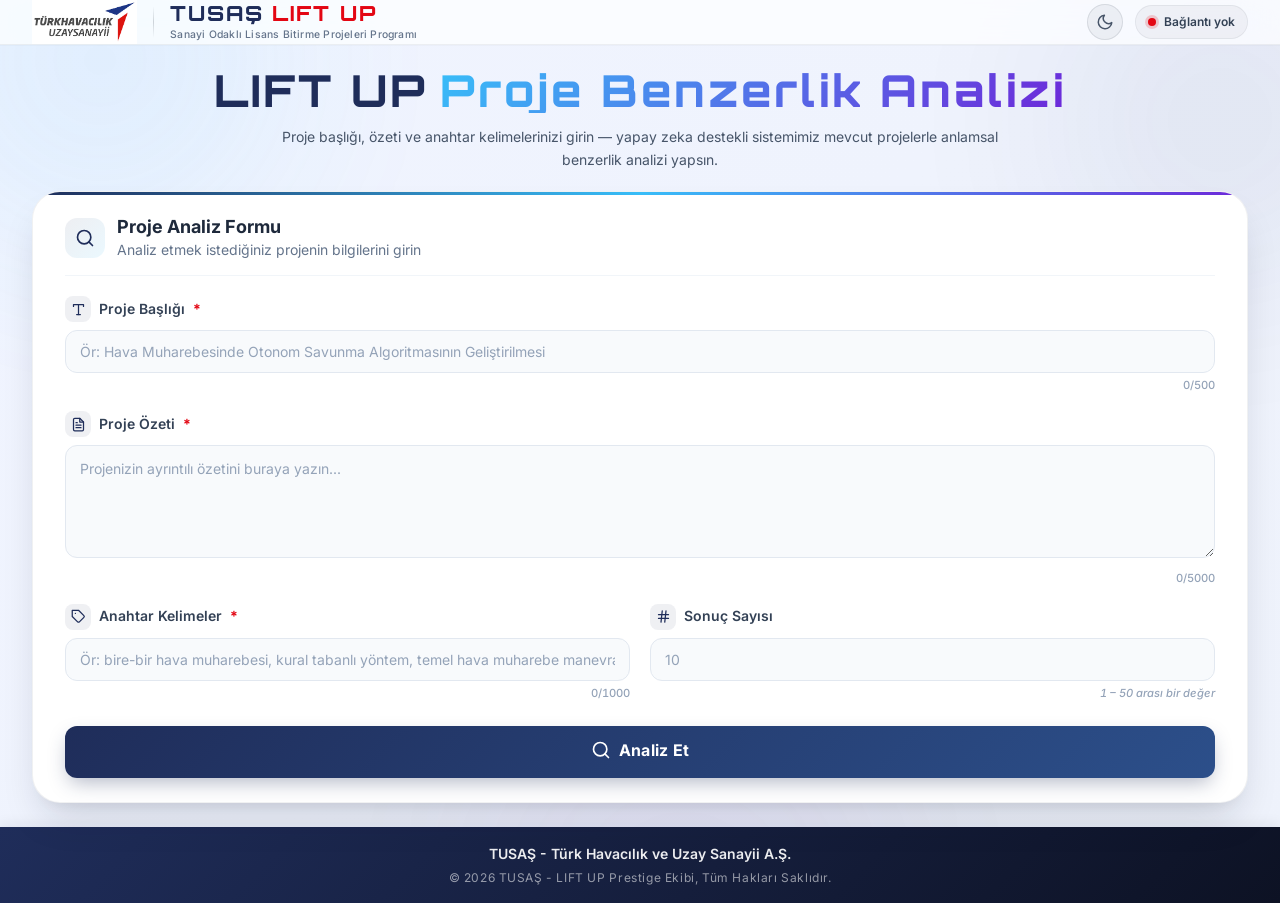
==== similarity_analysis_app/frontend/index.html @ f0f8f81d "feat: admin dashboard updated" ====
<!DOCTYPE html>
<html lang="tr">

<head>
    <meta charset="UTF-8">
    <meta name="viewport" content="width=device-width, initial-scale=1.0">
    <meta name="description"
        content="LIFT UP Proje Benzerlik Analizi — SBERT ve pgvector tabanlı semantik proje benzerlik analizi sistemi. Proje başlığı ve özetini girerek mevcut projelerle benzerlik analizi yapın.">
    <meta name="keywords" content="LIFT UP, TÜBİTAK, proje benzerlik analizi, SBERT, semantik analiz, pgvector">
    <meta name="author" content="LIFT UP Project Team">
    <title>Prestige AI</title>
    <link rel="icon" type="image/png" href="assets/app_logo.png">

    <!-- Google Fonts -->
    <link rel="preconnect" href="https://fonts.googleapis.com">
    <link rel="preconnect" href="https://fonts.gstatic.com" crossorigin>
    <link
        href="https://fonts.googleapis.com/css2?family=Inter:wght@300;400;500;600;700;800&family=Orbitron:wght@500;600;700;800&display=swap"
        rel="stylesheet">

    <!-- Styles -->
    <link rel="stylesheet" href="css/styles.css">
    <!-- Anti-FOUC: set theme before first paint -->
    <script>
        (function () {
            var saved = localStorage.getItem('lift-theme');
            var prefersDark = window.matchMedia('(prefers-color-scheme: dark)').matches;
            document.documentElement.setAttribute('data-theme', saved || (prefersDark ? 'dark' : 'light'));
        })();
    </script>
</head>

<body>

    <!-- Decorative background mesh -->
    <div class="bg-mesh" aria-hidden="true">
        <div class="bg-mesh__blob bg-mesh__blob--1"></div>
        <div class="bg-mesh__blob bg-mesh__blob--2"></div>
        <div class="bg-mesh__blob bg-mesh__blob--3"></div>
    </div>

    <!-- ═══════════════════════════════════════════════════════════ -->
    <!-- HEADER                                                     -->
    <!-- ═══════════════════════════════════════════════════════════ -->
    <header class="header" id="header">
        <div class="header__container">
            <div class="header__brand">
                <a href="#" class="header__logo" id="header-logo" aria-label="TUSAŞ Anasayfa">
                    <img src="assets/tusas_logo.png" alt="Türk Havacılık ve Uzay Sanayii"
                        class="header__logo-img">
                </a>
                <div class="header__divider" aria-hidden="true"></div>
                <div class="header__text">
                    <h1 class="header__title">
                        <span class="header__title-tusas">TUSAŞ</span>
                        <span class="header__title-lift">LIFT UP</span>
                    </h1>
                    <p class="header__subtitle">Sanayi Odaklı Lisans Bitirme Projeleri Programı</p>
                </div>
            </div>

            <div class="header__meta">
                <!-- Dark mode toggle -->
                <button class="theme-toggle" id="theme-toggle" aria-label="Karanlık modu aç/kapat" title="Karanlık mod">
                    <!-- Moon: shown in light mode -->
                    <svg class="theme-toggle__icon theme-toggle__moon" width="18" height="18" viewBox="0 0 24 24"
                        fill="none" stroke="currentColor" stroke-width="2" stroke-linecap="round" stroke-linejoin="round">
                        <path d="M21 12.79A9 9 0 1 1 11.21 3 7 7 0 0 0 21 12.79z"/>
                    </svg>
                    <!-- Sun: shown in dark mode -->
                    <svg class="theme-toggle__icon theme-toggle__sun" width="18" height="18" viewBox="0 0 24 24"
                        fill="none" stroke="currentColor" stroke-width="2" stroke-linecap="round" stroke-linejoin="round">
                        <circle cx="12" cy="12" r="5"/>
                        <line x1="12" y1="1" x2="12" y2="3"/><line x1="12" y1="21" x2="12" y2="23"/>
                        <line x1="4.22" y1="4.22" x2="5.64" y2="5.64"/><line x1="18.36" y1="18.36" x2="19.78" y2="19.78"/>
                        <line x1="1" y1="12" x2="3" y2="12"/><line x1="21" y1="12" x2="23" y2="12"/>
                        <line x1="4.22" y1="19.78" x2="5.64" y2="18.36"/><line x1="18.36" y1="5.64" x2="19.78" y2="4.22"/>
                    </svg>
                </button>

                <div class="header__status" id="system-status">
                    <span class="status-dot" id="status-dot"></span>
                    <span class="status-label" id="status-label">Kontrol ediliyor...</span>
                </div>
            </div>
        </div>
    </header>

    <!-- ═══════════════════════════════════════════════════════════ -->
    <!-- MAIN CONTENT                                               -->
    <!-- ═══════════════════════════════════════════════════════════ -->
    <main class="main" id="main-content">

        <!-- ─── Hero + Form ─────────────────────────────────────── -->
        <section class="content-grid" id="content-section">
            <div class="content-grid__container">

                <!-- Compact Hero with brand text -->
                <div class="hero" id="hero">
                    <h2 class="hero__title">
                        <span class="hero__title-main">LIFT UP</span>
                        <span class="hero__title-accent">Proje Benzerlik Analizi</span>
                    </h2>
                    <p class="hero__desc">
                        Proje başlığı, özeti ve anahtar kelimelerinizi girin — yapay zeka
                        destekli sistemimiz mevcut projelerle anlamsal benzerlik analizi yapsın.
                    </p>
                </div>

                <!-- Analysis Form -->
                <div class="form-panel" id="form-section">
                    <div class="form-panel__header">
                        <div class="form-panel__icon">
                            <svg width="20" height="20" viewBox="0 0 24 24" fill="none" stroke="currentColor"
                                stroke-width="2" stroke-linecap="round" stroke-linejoin="round">
                                <circle cx="11" cy="11" r="8" />
                                <path d="m21 21-4.35-4.35" />
                            </svg>
                        </div>
                        <div>
                            <h3 class="form-panel__title">Proje Analiz Formu</h3>
                            <p class="form-panel__subtitle">Analiz etmek istediğiniz projenin bilgilerini girin</p>
                        </div>
                    </div>

                    <form class="form" id="analyze-form" novalidate>
                        <!-- Proje Başlığı -->
                        <div class="form__group form__group--full" id="group-title">
                            <label class="form__label" for="project-title">
                                <span class="form__label-icon">
                                    <svg width="15" height="15" viewBox="0 0 24 24" fill="none" stroke="currentColor" stroke-width="2" stroke-linecap="round" stroke-linejoin="round">
                                        <polyline points="4 7 4 4 20 4 20 7"/><line x1="9" y1="20" x2="15" y2="20"/><line x1="12" y1="4" x2="12" y2="20"/>
                                    </svg>
                                </span>
                                Proje Başlığı
                                <span class="form__label-required">*</span>
                            </label>
                            <input type="text" class="form__input" id="project-title" name="title"
                                placeholder="Ör: Hava Muharebesinde Otonom Savunma Algoritmasının Geliştirilmesi"
                                minlength="3" maxlength="500" required autocomplete="off">
                            <div class="form__meta">
                                <span class="form__error" id="title-error"></span>
                                <span class="form__counter"><span id="title-count">0</span>/500</span>
                            </div>
                        </div>

                        <!-- Proje Özeti -->
                        <div class="form__group form__group--full" id="group-abstract">
                            <label class="form__label" for="project-abstract">
                                <span class="form__label-icon">
                                    <svg width="15" height="15" viewBox="0 0 24 24" fill="none" stroke="currentColor" stroke-width="2" stroke-linecap="round" stroke-linejoin="round">
                                        <path d="M14 2H6a2 2 0 0 0-2 2v16a2 2 0 0 0 2 2h12a2 2 0 0 0 2-2V8z"/><polyline points="14 2 14 8 20 8"/><line x1="16" y1="13" x2="8" y2="13"/><line x1="16" y1="17" x2="8" y2="17"/><line x1="10" y1="9" x2="8" y2="9"/>
                                    </svg>
                                </span>
                                Proje Özeti
                                <span class="form__label-required">*</span>
                            </label>
                            <textarea class="form__textarea" id="project-abstract" name="abstract"
                                placeholder="Projenizin ayrıntılı özetini buraya yazın..." minlength="10"
                                maxlength="5000" required rows="4"></textarea>
                            <div class="form__meta">
                                <span class="form__error" id="abstract-error"></span>
                                <span class="form__counter"><span id="abstract-count">0</span>/5000</span>
                            </div>
                        </div>

                        <!-- Anahtar Kelimeler -->
                        <div class="form__group" id="group-keywords">
                            <div class="form__label-row">
                                <label class="form__label" for="project-keywords">
                                    <span class="form__label-icon">
                                        <svg width="15" height="15" viewBox="0 0 24 24" fill="none" stroke="currentColor" stroke-width="2" stroke-linecap="round" stroke-linejoin="round">
                                            <path d="M20.59 13.41l-7.17 7.17a2 2 0 0 1-2.83 0L2 12V2h10l8.59 8.59a2 2 0 0 1 0 2.82z"/><line x1="7" y1="7" x2="7.01" y2="7"/>
                                        </svg>
                                    </span>
                                    Anahtar Kelimeler
                                    <span class="form__label-required">*</span>
                                </label>
                                <button type="button" class="ai-suggest-btn" id="ai-suggest-btn" hidden
                                    aria-label="AI ile anahtar kelime öner">
                                    <span class="ai-suggest-btn__content" id="ai-suggest-content">
                                        <svg class="ai-suggest-btn__icon" width="14" height="14" viewBox="0 0 24 24"
                                            fill="none" stroke="currentColor" stroke-width="2" stroke-linecap="round"
                                            stroke-linejoin="round">
                                            <path d="M12 2l1.5 4.5L18 8l-4.5 1.5L12 14l-1.5-4.5L6 8l4.5-1.5L12 2z" />
                                            <path d="M19 14l.7 2.1L22 17l-2.3.9L19 20l-.7-2.1L16 17l2.3-.9L19 14z" />
                                        </svg>
                                        AI Önerisi
                                    </span>
                                    <span class="ai-suggest-btn__loading" id="ai-suggest-loading" hidden>
                                        <span class="ai-suggest-btn__spinner"></span>
                                        Öneri alınıyor...
                                    </span>
                                </button>
                            </div>
                            <input type="text" class="form__input" id="project-keywords" name="keywords"
                                placeholder="Ör: bire-bir hava muharebesi, kural tabanlı yöntem, temel hava muharebe manevraları"
                                minlength="3" maxlength="1000" required autocomplete="off">
                            <div class="form__meta">
                                <span class="form__error" id="keywords-error"></span>
                                <span class="form__counter"><span id="keywords-count">0</span>/1000</span>
                            </div>
                            <div class="ai-suggest-msg" id="ai-suggest-msg" hidden></div>
                        </div>

                        <!-- Sonuç Sayısı (top_k) -->
                        <div class="form__group" id="group-topk">
                            <label class="form__label" for="project-topk">
                                <span class="form__label-icon">
                                    <svg width="15" height="15" viewBox="0 0 24 24" fill="none" stroke="currentColor" stroke-width="2" stroke-linecap="round" stroke-linejoin="round">
                                        <line x1="4" y1="9" x2="20" y2="9"/><line x1="4" y1="15" x2="20" y2="15"/><line x1="10" y1="3" x2="8" y2="21"/><line x1="16" y1="3" x2="14" y2="21"/>
                                    </svg>
                                </span>
                                Sonuç Sayısı
                            </label>
                            <input type="number" class="form__input" id="project-topk" name="top_k"
                                placeholder="10" min="1" max="50" autocomplete="off">
                            <div class="form__meta">
                                <span class="form__error" id="topk-error"></span>
                                <span class="form__counter form__counter--hint">1 – 50 arası bir değer</span>
                            </div>
                        </div>

                        <!-- Submit Button -->
                        <div class="form__submit-wrap">
                            <button type="submit" class="form__submit" id="submit-btn">
                                <span class="form__submit-content" id="submit-content">
                                    <svg class="form__submit-icon" width="20" height="20" viewBox="0 0 24 24" fill="none"
                                        stroke="currentColor" stroke-width="2" stroke-linecap="round"
                                        stroke-linejoin="round">
                                        <circle cx="11" cy="11" r="8" />
                                        <path d="m21 21-4.35-4.35" />
                                    </svg>
                                    Analiz Et
                                </span>
                                <span class="form__submit-loading" id="submit-loading">
                                    <span class="spinner"></span>
                                    Analiz Ediliyor...
                                </span>
                            </button>
                        </div>
                    </form>
                </div>

            </div>
        </section>

        <!-- ─── Results Section ──────────────────────────────── -->
        <section class="results-section" id="results-section" style="display: none;">
            <div class="results-section__container">

                <!-- Query Summary -->
                <div class="query-summary" id="query-summary">
                    <h3 class="query-summary__heading">
                        <svg width="20" height="20" viewBox="0 0 24 24" fill="none" stroke="currentColor"
                            stroke-width="2" stroke-linecap="round" stroke-linejoin="round">
                            <circle cx="11" cy="11" r="8" />
                            <path d="m21 21-4.35-4.35" />
                        </svg>
                        Analiz Edilen Proje
                    </h3>
                    <div class="query-summary__fields">
                        <div class="query-summary__field">
                            <span class="query-summary__label">
                                <svg width="13" height="13" viewBox="0 0 24 24" fill="none" stroke="currentColor" stroke-width="2.5" stroke-linecap="round" stroke-linejoin="round">
                                    <polyline points="4 7 4 4 20 4 20 7"/><line x1="9" y1="20" x2="15" y2="20"/><line x1="12" y1="4" x2="12" y2="20"/>
                                </svg>
                                Başlık
                            </span>
                            <p class="query-summary__value" id="query-title"></p>
                        </div>
                        <div class="query-summary__field">
                            <span class="query-summary__label">
                                <svg width="13" height="13" viewBox="0 0 24 24" fill="none" stroke="currentColor" stroke-width="2.5" stroke-linecap="round" stroke-linejoin="round">
                                    <path d="M14 2H6a2 2 0 0 0-2 2v16a2 2 0 0 0 2 2h12a2 2 0 0 0 2-2V8z"/><polyline points="14 2 14 8 20 8"/><line x1="16" y1="13" x2="8" y2="13"/><line x1="16" y1="17" x2="8" y2="17"/><line x1="10" y1="9" x2="8" y2="9"/>
                                </svg>
                                Özet
                            </span>
                            <p class="query-summary__value query-summary__value--abstract" id="query-abstract"></p>
                        </div>
                        <div class="query-summary__field">
                            <span class="query-summary__label">
                                <svg width="13" height="13" viewBox="0 0 24 24" fill="none" stroke="currentColor" stroke-width="2.5" stroke-linecap="round" stroke-linejoin="round">
                                    <path d="M20.59 13.41l-7.17 7.17a2 2 0 0 1-2.83 0L2 12V2h10l8.59 8.59a2 2 0 0 1 0 2.82z"/><line x1="7" y1="7" x2="7.01" y2="7"/>
                                </svg>
                                Anahtar Kelimeler
                            </span>
                            <p class="query-summary__value" id="query-keywords"></p>
                        </div>
                    </div>
                </div>

                <!-- Results Toolbar: Top-K Re-query + Year Filter + Sort Order -->
                <div class="results-toolbar" id="results-toolbar">
                    <!-- Top-K -->
                    <div class="results-toolbar__field">
                        <label class="results-toolbar__label" for="results-topk">
                            <span class="results-toolbar__label-icon">
                                <svg width="13" height="13" viewBox="0 0 24 24" fill="none" stroke="currentColor" stroke-width="2.5" stroke-linecap="round" stroke-linejoin="round">
                                    <line x1="4" y1="9" x2="20" y2="9"/><line x1="4" y1="15" x2="20" y2="15"/><line x1="10" y1="3" x2="8" y2="21"/><line x1="16" y1="3" x2="14" y2="21"/>
                                </svg>
                            </span>
                            Sonuç Sayısı
                        </label>
                        <div class="results-toolbar__input-group">
                            <input type="number" id="results-topk" class="results-toolbar__input" min="1" max="50"
                                placeholder="5">
                            <button type="button" id="results-topk-btn" class="results-toolbar__btn"
                                title="Sonuç sayısını güncelle" aria-label="Sonuç sayısını güncelle">
                                <span class="results-toolbar__btn-content" id="results-topk-btn-content">
                                    <svg width="16" height="16" viewBox="0 0 24 24" fill="none" stroke="currentColor"
                                        stroke-width="2.2" stroke-linecap="round" stroke-linejoin="round">
                                        <path d="M21 2v6h-6" />
                                        <path d="M3 12a9 9 0 0 1 15-6.7L21 8" />
                                        <path d="M3 22v-6h6" />
                                        <path d="M21 12a9 9 0 0 1-15 6.7L3 16" />
                                    </svg>
                                </span>
                                <span class="results-toolbar__btn-loading" id="results-topk-btn-loading" hidden>
                                    <span class="results-toolbar__spinner"></span>
                                </span>
                            </button>
                        </div>
                    </div>

                    <!-- Year Filter -->
                    <div class="results-toolbar__field">
                        <label class="results-toolbar__label" for="results-year">
                            <span class="results-toolbar__label-icon">
                                <svg width="13" height="13" viewBox="0 0 24 24" fill="none" stroke="currentColor" stroke-width="2.5" stroke-linecap="round" stroke-linejoin="round">
                                    <rect x="3" y="4" width="18" height="18" rx="2" ry="2"/><line x1="16" y1="2" x2="16" y2="6"/><line x1="8" y1="2" x2="8" y2="6"/><line x1="3" y1="10" x2="21" y2="10"/>
                                </svg>
                            </span>
                            Yıl Filtresi
                        </label>
                        <select id="results-year" class="results-toolbar__select">
                            <option value="">Tüm Yıllar</option>
                        </select>
                    </div>

                    <!-- Sort Order -->
                    <div class="results-toolbar__field">
                        <label class="results-toolbar__label">
                            <span class="results-toolbar__label-icon">
                                <svg width="13" height="13" viewBox="0 0 24 24" fill="none" stroke="currentColor" stroke-width="2.5" stroke-linecap="round" stroke-linejoin="round">
                                    <path d="m7 15 5 5 5-5"/><path d="m7 9 5-5 5 5"/>
                                </svg>
                            </span>
                            Sıralama
                        </label>
                        <div class="results-toolbar__sort" role="group" aria-label="Sıralama yönü">
                            <button type="button" class="results-toolbar__sort-btn active" id="sort-desc"
                                data-sort="desc" aria-pressed="true">
                                ↓ En Benzer Önce
                            </button>
                            <button type="button" class="results-toolbar__sort-btn" id="sort-asc" data-sort="asc"
                                aria-pressed="false">
                                ↑ En Az Benzer Önce
                            </button>
                        </div>
                    </div>
                </div>

                <!-- Results Header -->
                <div class="results__header">
                    <h3 class="results__title">
                        <svg width="22" height="22" viewBox="0 0 24 24" fill="none" stroke="currentColor"
                            stroke-width="2" stroke-linecap="round" stroke-linejoin="round">
                            <path d="M16 4h2a2 2 0 0 1 2 2v14a2 2 0 0 1-2 2H6a2 2 0 0 1-2-2V6a2 2 0 0 1 2-2h2" />
                            <rect width="8" height="4" x="8" y="2" rx="1" ry="1" />
                        </svg>
                        Benzer Projeler
                    </h3>
                    <span class="results__count" id="results-count"></span>
                </div>

                <!-- Project Cards Container -->
                <div class="results__cards" id="results-cards">
                    <!-- Cards will be dynamically rendered here -->
                </div>

                <!-- New Analysis Button -->
                <div class="results__actions">
                    <button type="button" class="btn-new-analysis" id="btn-new-analysis">
                        <svg width="18" height="18" viewBox="0 0 24 24" fill="none" stroke="currentColor"
                            stroke-width="2" stroke-linecap="round" stroke-linejoin="round">
                            <path d="M12 5v14M5 12h14" />
                        </svg>
                        Yeni Analiz
                    </button>
                </div>
            </div>
        </section>

        <!-- ─── Error Section ────────────────────────────────── -->
        <section class="error-section" id="error-section" style="display: none;">
            <div class="error-section__container">
                <div class="error__icon">⚠️</div>
                <h3 class="error__title" id="error-title">Bir Hata Oluştu</h3>
                <p class="error__message" id="error-message"></p>
                <button type="button" class="btn-retry" id="btn-retry">
                    <svg width="18" height="18" viewBox="0 0 24 24" fill="none" stroke="currentColor" stroke-width="2"
                        stroke-linecap="round" stroke-linejoin="round">
                        <path d="M21 2v6h-6" />
                        <path d="M3 12a9 9 0 0 1 15-6.7L21 8" />
                        <path d="M3 22v-6h6" />
                        <path d="M21 12a9 9 0 0 1-15 6.7L3 16" />
                    </svg>
                    Tekrar Dene
                </button>
            </div>
        </section>

    </main>

    <!-- ═══════════════════════════════════════════════════════════ -->
    <!-- FOOTER                                                     -->
    <!-- ═══════════════════════════════════════════════════════════ -->
    <footer class="footer" id="footer">
        <div class="footer__container">
            <p class="footer__text">
                TUSAŞ - Türk Havacılık ve Uzay Sanayii A.Ş.
            </p>
            <p class="footer__tech">
                &copy; 2026 TUSAŞ - LIFT UP Prestige Ekibi, Tüm Hakları Saklıdır.
            </p>
        </div>
    </footer>

    <!-- JavaScript -->
    <script src="js/main.js"></script>
</body>

</html>
---- similarity_analysis_app/frontend/css/styles.css ----
/* ═══════════════════════════════════════════════════════════════
   LIFT UP — Proje Benzerlik Analizi Sistemi
   Modern Design System
   ═══════════════════════════════════════════════════════════════ */

/* ─── CSS Custom Properties (Design Tokens) ────────────────── */
:root {
    /* TUSAŞ Kurumsal Renk Paleti */
    --tusas-navy: #1F2D5A;
    --tusas-blue: #1F2D5A;
    --tusas-sky: #38bdf8;
    --tusas-red: #E30613;
    --tusas-dark: #0d1224;
    --tusas-white: #ffffff;

    /* Primary Palette */
    --primary-50: #edf1f8;
    --primary-100: #dce4f0;
    --primary-200: #b9c9e1;
    --primary-300: #8aa5cc;
    --primary-400: #5a7fb5;
    --primary-500: #2c4f8a;
    --primary-600: #1F2D5A;
    --primary-700: #192447;
    --primary-800: #131b35;
    --primary-900: #0d1224;

    /* Neutral Palette */
    --neutral-50: #f8fafc;
    --neutral-100: #f1f5f9;
    --neutral-200: #e2e8f0;
    --neutral-300: #cbd5e1;
    --neutral-400: #94a3b8;
    --neutral-500: #64748b;
    --neutral-600: #475569;
    --neutral-700: #334155;
    --neutral-800: #1e293b;
    --neutral-900: #0f172a;

    /* Semantic Colors */
    --success-50: #f0fdf4;
    --success-100: #dcfce7;
    --success-200: #bbf7d0;
    --success-500: #22c55e;
    --success-600: #16a34a;
    --success-700: #15803d;

    --warning-50: #fffbeb;
    --warning-100: #fef3c7;
    --warning-200: #fde68a;
    --warning-500: #f59e0b;
    --warning-600: #d97706;
    --warning-700: #b45309;

    --danger-50: #fef2f2;
    --danger-100: #fee2e2;
    --danger-200: #fecaca;
    --danger-300: #fca5a5;
    --danger-500: #E30613;
    --danger-600: #c70511;
    --danger-700: #a0040e;

    --orange-50: #fff7ed;
    --orange-100: #ffedd5;
    --orange-200: #fed7aa;
    --orange-500: #f97316;
    --orange-600: #ea580c;
    --orange-700: #c2410c;

    --slate-50: #f8fafc;
    --slate-100: #f1f5f9;
    --slate-200: #e2e8f0;
    --slate-500: #64748b;
    --slate-600: #475569;
    --slate-700: #334155;

    /* Background & Surface */
    --bg-body: #f0f4ff;
    --bg-surface: #ffffff;
    --bg-surface-glass: rgba(255, 255, 255, 0.78);
    --bg-subtle: #edf0f5;

    /* Typography */
    --font-family: 'Inter', -apple-system, BlinkMacSystemFont, 'Segoe UI', Roboto, sans-serif;
    --font-display: 'Orbitron', 'Inter', sans-serif;
    --font-size-xs: 0.75rem;
    --font-size-sm: 0.875rem;
    --font-size-base: 1rem;
    --font-size-lg: 1.125rem;
    --font-size-xl: 1.25rem;
    --font-size-2xl: 1.5rem;
    --font-size-3xl: 1.875rem;
    --font-size-4xl: 2.25rem;
    --font-size-5xl: 3rem;

    /* Spacing */
    --space-1: 0.25rem;
    --space-2: 0.5rem;
    --space-3: 0.75rem;
    --space-4: 1rem;
    --space-5: 1.25rem;
    --space-6: 1.5rem;
    --space-8: 2rem;
    --space-10: 2.5rem;
    --space-12: 3rem;
    --space-16: 4rem;

    /* Border Radius */
    --radius-sm: 0.375rem;
    --radius-md: 0.5rem;
    --radius-lg: 0.75rem;
    --radius-xl: 1rem;
    --radius-2xl: 1.25rem;
    --radius-3xl: 1.75rem;
    --radius-full: 9999px;

    /* Shadows */
    --shadow-sm: 0 1px 2px 0 rgba(15, 23, 42, 0.05);
    --shadow-md: 0 4px 6px -1px rgba(15, 23, 42, 0.07), 0 2px 4px -2px rgba(15, 23, 42, 0.05);
    --shadow-lg: 0 10px 25px -5px rgba(15, 23, 42, 0.10), 0 6px 12px -6px rgba(15, 23, 42, 0.06);
    --shadow-xl: 0 22px 40px -12px rgba(15, 23, 42, 0.18), 0 10px 18px -10px rgba(15, 23, 42, 0.08);
    --shadow-glow: 0 12px 40px -12px rgba(31, 45, 90, 0.35);

    /* Transitions */
    --transition-fast: 150ms cubic-bezier(0.4, 0, 0.2, 1);
    --transition-base: 250ms cubic-bezier(0.4, 0, 0.2, 1);
    --transition-slow: 400ms cubic-bezier(0.4, 0, 0.2, 1);

    /* Layout */
    --container-max: 1280px;
    --header-height: 68px;
}


/* ─── Reset & Base ─────────────────────────────────────────── */
*,
*::before,
*::after {
    margin: 0;
    padding: 0;
    box-sizing: border-box;
}

html {
    scroll-behavior: smooth;
    -webkit-font-smoothing: antialiased;
    -moz-osx-font-smoothing: grayscale;
}

body {
    font-family: var(--font-family);
    font-size: var(--font-size-base);
    color: var(--neutral-800);
    background: linear-gradient(135deg, #f0f4ff 0%, #eef2fb 100%) fixed;
    line-height: 1.6;
    min-height: 100vh;
    display: flex;
    flex-direction: column;
    position: relative;
    overflow-x: hidden;
}

/* No-scroll on initial home view; results page re-enables scroll */
body.home-view {
    overflow: hidden;
    height: 100vh;
}

a {
    color: var(--primary-600);
    text-decoration: none;
}

img {
    max-width: 100%;
    display: block;
}

button {
    cursor: pointer;
    font-family: inherit;
}


/* ─── Decorative background mesh ───────────────────────────── */
.bg-mesh {
    position: fixed;
    inset: 0;
    z-index: -1;
    pointer-events: none;
    overflow: hidden;
}

.bg-mesh__blob {
    position: absolute;
    border-radius: 50%;
    filter: blur(90px);
    opacity: 0.45;
    will-change: transform;
}

.bg-mesh__blob--1 {
    width: 520px;
    height: 520px;
    top: -200px;
    left: -160px;
    background: radial-gradient(circle, rgba(56, 189, 248, 0.30) 0%, transparent 70%);
    animation: float-slow 22s ease-in-out infinite;
}

.bg-mesh__blob--2 {
    width: 480px;
    height: 480px;
    top: -120px;
    right: -180px;
    background: radial-gradient(circle, rgba(31, 45, 90, 0.22) 0%, transparent 70%);
    animation: float-slow 28s ease-in-out infinite reverse;
}

.bg-mesh__blob--3 {
    width: 600px;
    height: 600px;
    bottom: -300px;
    left: 30%;
    background: radial-gradient(circle, rgba(109, 40, 217, 0.16) 0%, transparent 70%);
    animation: float-slow 32s ease-in-out infinite;
}

@keyframes float-slow {
    0%, 100% { transform: translate(0, 0) scale(1); }
    50% { transform: translate(30px, -20px) scale(1.05); }
}


/* ═══════════════════════════════════════════════════════════════
   HEADER (Navbar)
   ═══════════════════════════════════════════════════════════════ */
.header {
    position: sticky;
    top: 0;
    z-index: 100;
    height: var(--header-height);
    background: rgba(255, 255, 255, 0.72);
    backdrop-filter: saturate(180%) blur(18px);
    -webkit-backdrop-filter: saturate(180%) blur(18px);
    border-bottom: 1px solid rgba(15, 23, 42, 0.06);
    box-shadow: 0 1px 0 rgba(15, 23, 42, 0.02);
}

.header__container {
    max-width: var(--container-max);
    margin: 0 auto;
    padding: 0 var(--space-8);
    height: 100%;
    display: flex;
    align-items: center;
    justify-content: space-between;
    gap: var(--space-6);
}

.header__brand {
    display: flex;
    align-items: center;
    gap: var(--space-4);
    min-width: 0;
}

.header__logo {
    display: flex;
    align-items: center;
    height: 44px;
    flex-shrink: 0;
    transition: transform var(--transition-base);
}

.header__logo:hover {
    transform: scale(1.04);
}

.header__logo-img {
    height: 100%;
    width: auto;
    object-fit: contain;
    display: block;
}

.header__divider {
    width: 1px;
    height: 32px;
    background: linear-gradient(180deg, transparent, rgba(15, 23, 42, 0.18), transparent);
    flex-shrink: 0;
}

.header__text {
    display: flex;
    flex-direction: column;
    line-height: 1.1;
    min-width: 0;
}

.header__title {
    font-family: var(--font-display);
    font-size: 1.3rem;
    font-weight: 800;
    letter-spacing: 2px;
    display: flex;
    align-items: baseline;
    gap: 0.35em;
    line-height: 1.1;
}

.header__title-tusas {
    color: var(--tusas-navy);
}

.header__title-lift {
    color: var(--tusas-red);
}

.header__subtitle {
    font-size: 0.65rem;
    color: var(--neutral-500);
    font-weight: 500;
    letter-spacing: 0.02em;
    margin-top: 3px;
    line-height: 1.3;
    max-width: 280px;
}

.header__meta {
    display: flex;
    align-items: center;
    gap: var(--space-3);
    flex-shrink: 0;
}

.header__status {
    display: inline-flex;
    align-items: center;
    gap: var(--space-2);
    padding: 6px 12px;
    border-radius: var(--radius-full);
    background: rgba(15, 23, 42, 0.04);
    border: 1px solid rgba(15, 23, 42, 0.06);
    font-size: var(--font-size-xs);
    font-weight: 600;
    color: var(--neutral-700);
    transition: all var(--transition-base);
}

.status-dot {
    width: 8px;
    height: 8px;
    border-radius: 50%;
    background: var(--neutral-400);
    transition: all var(--transition-base);
    flex-shrink: 0;
}

.status-dot.online {
    background: var(--success-500);
    box-shadow: 0 0 0 3px rgba(34, 197, 94, 0.18);
    animation: pulse-dot 2s ease-in-out infinite;
}

.status-dot.offline {
    background: var(--danger-500);
    box-shadow: 0 0 0 3px rgba(227, 6, 19, 0.18);
}

@keyframes pulse-dot {
    0%, 100% { opacity: 1; }
    50% { opacity: 0.55; }
}


/* ═══════════════════════════════════════════════════════════════
   MAIN
   ═══════════════════════════════════════════════════════════════ */
.main {
    flex: 1;
    display: flex;
    flex-direction: column;
}


/* ═══════════════════════════════════════════════════════════════
   CONTENT GRID — Hero + Form (single column, full width)
   ═══════════════════════════════════════════════════════════════ */
.content-grid {
    flex: 1;
    padding: var(--space-6) 0 var(--space-6);
    animation: fadeIn 0.5s ease-out;
    display: flex;
    flex-direction: column;
}

.content-grid__container {
    max-width: var(--container-max);
    width: 100%;
    margin: 0 auto;
    padding: 0 var(--space-8);
    display: flex;
    flex-direction: column;
    gap: var(--space-5);
    flex: 1;
    justify-content: center;
}


/* ─── Hero (Compact brand text) ────────────────────────────── */
.hero {
    text-align: center;
    animation: fadeInUp 0.5s ease-out 0.05s both;
}

.hero__eyebrow {
    display: inline-flex;
    align-items: center;
    gap: var(--space-2);
    padding: 6px 14px;
    border-radius: var(--radius-full);
    background: rgba(31, 45, 90, 0.06);
    border: 1px solid rgba(31, 45, 90, 0.10);
    font-size: var(--font-size-xs);
    font-weight: 600;
    color: var(--primary-600);
    letter-spacing: 0.02em;
    margin-bottom: var(--space-3);
}

.hero__eyebrow-dot {
    width: 6px;
    height: 6px;
    border-radius: 50%;
    background: var(--tusas-sky);
    box-shadow: 0 0 8px rgba(56, 189, 248, 0.5);
    animation: pulse-dot 2s ease-in-out infinite;
}

.hero__title {
    display: inline-flex;
    align-items: baseline;
    gap: var(--space-3);
    font-family: var(--font-display);
    font-size: clamp(2rem, 4vw, 2.75rem);
    font-weight: 800;
    letter-spacing: 3px;
    line-height: 1;
    margin-bottom: var(--space-3);
}

.hero__title-main {
    color: var(--tusas-navy);
}

.hero__title-accent {
    background: linear-gradient(135deg, #38bdf8 0%, #6d28d9 100%);
    -webkit-background-clip: text;
    background-clip: text;
    -webkit-text-fill-color: transparent;
}

.hero__desc {
    font-size: var(--font-size-sm);
    color: var(--neutral-600);
    line-height: 1.65;
    max-width: 720px;
    margin: 0 auto;
    font-weight: 400;
}


/* ─── Form Panel ───────────────────────────────────────────── */
.form-panel {
    background: var(--bg-surface);
    border: 1px solid rgba(15, 23, 42, 0.06);
    border-radius: var(--radius-3xl);
    padding: var(--space-6) var(--space-8);
    box-shadow: var(--shadow-xl);
    animation: fadeInUp 0.5s ease-out 0.15s both;
    position: relative;
    overflow: hidden;
}

.form-panel::before {
    content: '';
    position: absolute;
    top: 0;
    left: 0;
    right: 0;
    height: 3px;
    background: linear-gradient(90deg, var(--tusas-navy) 0%, #38bdf8 50%, #6d28d9 100%);
}

.form-panel__header {
    display: flex;
    align-items: center;
    gap: var(--space-3);
    margin-bottom: var(--space-5);
    padding-bottom: var(--space-4);
    border-bottom: 1px solid var(--neutral-100);
}

.form-panel__icon {
    display: flex;
    align-items: center;
    justify-content: center;
    width: 40px;
    height: 40px;
    border-radius: var(--radius-lg);
    background: linear-gradient(135deg, rgba(31, 45, 90, 0.08), rgba(56, 189, 248, 0.10));
    color: var(--primary-600);
    flex-shrink: 0;
}

.form-panel__title {
    font-size: var(--font-size-lg);
    font-weight: 700;
    color: var(--neutral-800);
    margin-bottom: 2px;
    line-height: 1.2;
}

.form-panel__subtitle {
    font-size: var(--font-size-sm);
    color: var(--neutral-500);
    font-weight: 400;
    line-height: 1.4;
}

.form {
    display: grid;
    grid-template-columns: repeat(12, 1fr);
    gap: var(--space-4) var(--space-5);
}

.form__group {
    grid-column: span 6;
    margin: 0;
    min-width: 0;
}

.form__group--full {
    grid-column: span 12;
}

.form__label {
    display: flex;
    align-items: center;
    gap: var(--space-2);
    font-size: var(--font-size-sm);
    font-weight: 600;
    color: var(--neutral-700);
    margin-bottom: var(--space-2);
}

.form__label-icon {
    display: inline-flex;
    align-items: center;
    justify-content: center;
    width: 26px;
    height: 26px;
    border-radius: var(--radius-md);
    background: rgba(31, 45, 90, 0.07);
    color: var(--primary-600);
    flex-shrink: 0;
}

.form__label-required {
    color: var(--danger-500);
    font-weight: 700;
}

.form__input,
.form__textarea {
    width: 100%;
    padding: 12px 14px;
    font-family: var(--font-family);
    font-size: var(--font-size-sm);
    color: var(--neutral-800);
    background: var(--neutral-50);
    border: 1.5px solid var(--neutral-200);
    border-radius: var(--radius-lg);
    transition: all var(--transition-fast);
    outline: none;
}

.form__input::placeholder,
.form__textarea::placeholder {
    color: var(--neutral-400);
    font-size: var(--font-size-sm);
}

.form__input:hover,
.form__textarea:hover {
    border-color: var(--neutral-300);
    background: var(--bg-surface);
}

.form__input:focus,
.form__textarea:focus {
    border-color: var(--primary-500);
    background: var(--bg-surface);
    box-shadow: 0 0 0 4px rgba(31, 45, 90, 0.08);
}

.form__input.error,
.form__textarea.error {
    border-color: var(--danger-500);
    background: var(--danger-50);
}

.form__input.error:focus,
.form__textarea.error:focus {
    box-shadow: 0 0 0 4px rgba(227, 6, 19, 0.12);
}

.form__textarea {
    resize: vertical;
    min-height: 96px;
    line-height: 1.55;
}

.form__meta {
    display: flex;
    justify-content: space-between;
    align-items: center;
    margin-top: 4px;
    min-height: 16px;
}

.form__error {
    font-size: var(--font-size-xs);
    color: var(--danger-600);
    font-weight: 500;
    opacity: 0;
    transform: translateY(-4px);
    transition: all var(--transition-fast);
}

.form__error.visible {
    opacity: 1;
    transform: translateY(0);
}

.form__counter {
    font-size: 0.7rem;
    color: var(--neutral-400);
    font-weight: 500;
    font-variant-numeric: tabular-nums;
    margin-left: auto;
}

.form__counter--hint {
    font-style: italic;
}


/* ─── AI Önerisi Butonu ─────────────────────────────────────── */
.form__label-row {
    display: flex;
    justify-content: space-between;
    align-items: center;
    gap: var(--space-3);
    margin-bottom: var(--space-2);
}

.form__label-row .form__label {
    margin-bottom: 0;
}

.ai-suggest-btn {
    display: inline-flex;
    align-items: center;
    gap: 6px;
    padding: 5px 12px;
    font-family: var(--font-family);
    font-size: var(--font-size-xs);
    font-weight: 700;
    color: #ffffff;
    background: linear-gradient(135deg, #6d28d9 0%, #2563eb 100%);
    border: none;
    border-radius: var(--radius-full);
    cursor: pointer;
    transition: transform var(--transition-fast), box-shadow var(--transition-fast), opacity var(--transition-fast);
    box-shadow: 0 4px 12px rgba(109, 40, 217, .28);
    line-height: 1.2;
    white-space: nowrap;
}

.ai-suggest-btn:hover:not(:disabled) {
    transform: translateY(-1px);
    box-shadow: 0 6px 16px rgba(109, 40, 217, .38);
}

.ai-suggest-btn:active:not(:disabled) {
    transform: translateY(0);
}

.ai-suggest-btn:disabled {
    opacity: .65;
    cursor: not-allowed;
    transform: none;
    box-shadow: none;
}

.ai-suggest-btn[hidden] { display: none; }

.ai-suggest-btn__content,
.ai-suggest-btn__loading {
    display: inline-flex;
    align-items: center;
    gap: 6px;
}

.ai-suggest-btn__loading[hidden],
.ai-suggest-btn__content[hidden] { display: none; }

.ai-suggest-btn__icon { flex-shrink: 0; }

.ai-suggest-btn__spinner {
    width: 12px;
    height: 12px;
    border: 2px solid rgba(255, 255, 255, .35);
    border-top-color: #ffffff;
    border-radius: 50%;
    animation: aiSpin .7s linear infinite;
}

@keyframes aiSpin { to { transform: rotate(360deg); } }

.ai-suggest-msg {
    margin-top: 6px;
    font-size: var(--font-size-xs);
    font-weight: 600;
    padding: 6px 10px;
    border-radius: var(--radius-md);
    line-height: 1.45;
}

.ai-suggest-msg[hidden] { display: none; }

.ai-suggest-msg.success {
    color: #047857;
    background: rgba(16, 185, 129, .08);
    border: 1px solid rgba(16, 185, 129, .25);
}

.ai-suggest-msg.error {
    color: #b91c1c;
    background: rgba(239, 68, 68, .07);
    border: 1px solid rgba(239, 68, 68, .25);
}

.ai-suggest-msg.info {
    color: #1e40af;
    background: rgba(59, 130, 246, .07);
    border: 1px solid rgba(59, 130, 246, .25);
}


/* ─── Submit Button ────────────────────────────────────────── */
.form__submit-wrap {
    grid-column: span 12;
    display: flex;
    justify-content: stretch;
    margin-top: var(--space-2);
}

.form__submit {
    width: 100%;
    padding: 14px var(--space-6);
    font-size: var(--font-size-base);
    font-weight: 700;
    color: #ffffff;
    background: linear-gradient(135deg, var(--tusas-navy) 0%, #2c4f8a 100%);
    border: none;
    border-radius: var(--radius-lg);
    cursor: pointer;
    position: relative;
    overflow: hidden;
    transition: all var(--transition-base);
    box-shadow: 0 8px 20px -4px rgba(31, 45, 90, 0.35);
    letter-spacing: 0.02em;
}

.form__submit::before {
    content: '';
    position: absolute;
    inset: 0;
    background: linear-gradient(135deg, rgba(56, 189, 248, 0.20), transparent 60%);
    opacity: 0;
    transition: opacity var(--transition-base);
}

.form__submit:hover:not(:disabled) {
    box-shadow: 0 12px 28px -6px rgba(31, 45, 90, 0.45);
    transform: translateY(-1px);
}

.form__submit:hover:not(:disabled)::before {
    opacity: 1;
}

.form__submit:active:not(:disabled) {
    transform: translateY(0);
    box-shadow: 0 6px 14px -4px rgba(31, 45, 90, 0.35);
}

.form__submit:disabled {
    opacity: 0.7;
    cursor: not-allowed;
}

.form__submit-content {
    display: inline-flex;
    align-items: center;
    justify-content: center;
    gap: var(--space-2);
    position: relative;
    z-index: 1;
}

.form__submit-icon {
    transition: transform var(--transition-base);
}

.form__submit:hover:not(:disabled) .form__submit-icon {
    transform: scale(1.12) rotate(-6deg);
}

.form__submit-loading {
    display: none;
    align-items: center;
    justify-content: center;
    gap: var(--space-2);
    position: relative;
    z-index: 1;
}

.form__submit.loading .form__submit-content {
    display: none;
}

.form__submit.loading .form__submit-loading {
    display: inline-flex;
}


/* ─── Spinner ──────────────────────────────────────────────── */
.spinner {
    width: 20px;
    height: 20px;
    border: 2.5px solid rgba(255, 255, 255, 0.3);
    border-top-color: #ffffff;
    border-radius: 50%;
    animation: spin 0.7s linear infinite;
}

@keyframes spin {
    to { transform: rotate(360deg); }
}


/* ═══════════════════════════════════════════════════════════════
   RESULTS SECTION
   ═══════════════════════════════════════════════════════════════ */
.results-section {
    padding: var(--space-6) 0;
    animation: fadeInUp 0.5s ease-out;
}

.results-section__container {
    max-width: 100%;
    width: 100%;
    margin: 0 auto;
    padding: 0 var(--space-4);
}


/* ─── Query Summary ──────────────────────────────────────────── */
.query-summary {
    background: linear-gradient(135deg, #f0f4ff 0%, #eef2fb 100%);
    border: 1px solid var(--primary-100);
    border-radius: var(--radius-xl);
    padding: var(--space-5) var(--space-6);
    margin-bottom: var(--space-6);
    box-shadow: var(--shadow-md);
    animation: fadeInUp 0.4s ease-out;
    position: relative;
    overflow: hidden;
}

.query-summary::before {
    content: '';
    position: absolute;
    top: 0; left: 0; right: 0;
    height: 3px;
    background: linear-gradient(90deg, var(--tusas-navy) 0%, var(--primary-400) 60%, transparent 100%);
}

.query-summary__heading {
    display: flex;
    align-items: center;
    gap: var(--space-2);
    font-size: var(--font-size-base);
    font-weight: 700;
    color: var(--primary-700);
    margin-bottom: var(--space-4);
    padding-bottom: var(--space-3);
    border-bottom: 1px solid rgba(31, 45, 90, 0.10);
}

.query-summary__heading svg {
    color: var(--primary-500);
}

.query-summary__fields {
    display: flex;
    flex-direction: column;
    gap: var(--space-3);
}

.query-summary__field {
    display: flex;
    flex-direction: column;
    gap: var(--space-1);
    background: rgba(255, 255, 255, 0.70);
    border-radius: var(--radius-lg);
    border-left: 3px solid var(--primary-400);
    padding: var(--space-3) var(--space-4);
    backdrop-filter: blur(4px);
}

.query-summary__label {
    display: inline-flex;
    align-items: center;
    gap: 5px;
    font-size: 0.68rem;
    font-weight: 700;
    color: var(--primary-600);
    text-transform: uppercase;
    letter-spacing: 0.08em;
}

.query-summary__value {
    font-size: var(--font-size-sm);
    color: var(--neutral-800);
    line-height: 1.75;
    font-weight: 500;
}

.query-summary__value--abstract {
    color: var(--neutral-700);
    font-weight: 400;
    text-align: justify;
    text-align-last: left;
    hyphens: auto;
}


/* ─── Results Toolbar (Top-K + Year + Sort) ───────────────── */
.results-toolbar {
    display: flex;
    flex-wrap: wrap;
    align-items: flex-end;
    gap: 0;
    background: var(--bg-surface);
    border: 1px solid var(--neutral-200);
    border-radius: var(--radius-xl);
    padding: var(--space-3) var(--space-4);
    margin-bottom: var(--space-6);
    box-shadow: var(--shadow-sm);
    animation: fadeInUp 0.4s ease-out 0.05s both;
}

.results-toolbar__field {
    display: flex;
    flex-direction: column;
    gap: var(--space-1);
    flex: 0 0 auto;
    padding: 0 var(--space-4);
}

.results-toolbar__field:first-child {
    padding-left: 0;
}

.results-toolbar__field:last-child {
    padding-right: 0;
}

.results-toolbar__field + .results-toolbar__field {
    border-left: 1.5px solid var(--neutral-200);
}

.results-toolbar__label {
    display: flex;
    align-items: center;
    gap: 4px;
    font-size: 0.68rem;
    font-weight: 700;
    color: var(--neutral-400);
    text-transform: uppercase;
    letter-spacing: 0.06em;
    white-space: nowrap;
}

.results-toolbar__label-icon {
    display: inline-flex;
    align-items: center;
    color: var(--neutral-500);
    flex-shrink: 0;
}

.results-toolbar__input-group {
    display: inline-flex;
    align-items: stretch;
    height: 40px;
    border: 1.5px solid var(--neutral-200);
    border-radius: var(--radius-md);
    background: var(--bg-surface);
    overflow: hidden;
    transition: border-color 0.2s, box-shadow 0.2s;
    width: max-content;
}

.results-toolbar__input-group:focus-within {
    border-color: var(--primary-500);
    box-shadow: 0 0 0 3px var(--primary-100);
}

.results-toolbar__input {
    width: 80px;
    padding: 0 var(--space-3);
    border: none;
    background: transparent;
    font-size: var(--font-size-sm);
    font-weight: 600;
    color: var(--neutral-800);
    font-family: inherit;
    font-variant-numeric: tabular-nums;
    -moz-appearance: textfield;
    appearance: textfield;
}

.results-toolbar__input::-webkit-outer-spin-button,
.results-toolbar__input::-webkit-inner-spin-button {
    -webkit-appearance: none;
    margin: 0;
}

.results-toolbar__input::placeholder {
    color: var(--neutral-400);
    font-weight: 500;
}

.results-toolbar__input:focus {
    outline: none;
}

.results-toolbar__btn {
    flex: 0 0 auto;
    width: 42px;
    display: inline-flex;
    align-items: center;
    justify-content: center;
    border: none;
    border-left: 1.5px solid var(--neutral-200);
    background: linear-gradient(135deg, var(--primary-600), var(--primary-500));
    color: #fff;
    cursor: pointer;
    transition: filter 0.15s, opacity 0.2s;
    font-family: inherit;
}

.results-toolbar__btn:hover:not(:disabled) {
    filter: brightness(1.08);
}

.results-toolbar__btn:active:not(:disabled) {
    filter: brightness(0.95);
}

.results-toolbar__btn:disabled {
    opacity: 0.6;
    cursor: not-allowed;
}

.results-toolbar__btn-content,
.results-toolbar__btn-loading {
    display: inline-flex;
    align-items: center;
    justify-content: center;
}

.results-toolbar__btn-content[hidden],
.results-toolbar__btn-loading[hidden] {
    display: none;
}

.results-toolbar__spinner {
    width: 14px;
    height: 14px;
    border: 2px solid rgba(255, 255, 255, 0.4);
    border-top-color: #fff;
    border-radius: 50%;
    animation: spin 0.7s linear infinite;
    display: inline-block;
}

.results-toolbar__select {
    width: 160px;
    height: 40px;
    padding: 0 2rem 0 var(--space-3);
    border: 1.5px solid var(--neutral-200);
    border-radius: var(--radius-md);
    background: var(--bg-surface) url("data:image/svg+xml,%3Csvg xmlns='http://www.w3.org/2000/svg' width='12' height='12' viewBox='0 0 24 24' fill='none' stroke='%2394a3b8' stroke-width='2.5'%3E%3Cpolyline points='6 9 12 15 18 9'/%3E%3C/svg%3E") no-repeat right var(--space-3) center;
    font-size: var(--font-size-sm);
    font-weight: 500;
    color: var(--neutral-700);
    cursor: pointer;
    appearance: none;
    -webkit-appearance: none;
    font-family: inherit;
    transition: border-color 0.2s, box-shadow 0.2s;
}

.results-toolbar__select:focus {
    outline: none;
    border-color: var(--primary-500);
    box-shadow: 0 0 0 3px var(--primary-100);
}

.results-toolbar__select.active {
    border-color: var(--primary-500);
    background-color: var(--primary-50);
    color: var(--primary-700);
}

.results-toolbar__sort {
    display: inline-flex;
    background: var(--neutral-100);
    border: 1.5px solid var(--neutral-200);
    border-radius: var(--radius-md);
    padding: 3px;
    height: 40px;
    gap: 2px;
}

.results-toolbar__sort-btn {
    display: inline-flex;
    align-items: center;
    padding: 0 var(--space-3);
    border: none;
    background: transparent;
    color: var(--neutral-600);
    font-size: var(--font-size-xs);
    font-weight: 600;
    cursor: pointer;
    border-radius: calc(var(--radius-md) - 4px);
    transition: background 0.2s, color 0.2s, box-shadow 0.2s;
    white-space: nowrap;
    font-family: inherit;
}

.results-toolbar__sort-btn:hover:not(.active) {
    color: var(--neutral-800);
}

.results-toolbar__sort-btn.active {
    background: var(--bg-surface);
    color: var(--primary-600);
    box-shadow: var(--shadow-sm);
}

@media (max-width: 768px) {
    .results-toolbar {
        flex-direction: column;
        align-items: stretch;
        gap: var(--space-3);
    }

    .results-toolbar__field {
        padding: 0 !important;
        border-left: none !important;
    }

    .results-toolbar__select {
        width: 100%;
    }

    .results-toolbar__sort {
        width: 100%;
        justify-content: stretch;
    }

    .results-toolbar__sort-btn {
        flex: 1;
        justify-content: center;
    }
}


/* ─── Results Header ───────────────────────────────────────── */
.results__header {
    display: flex;
    align-items: center;
    justify-content: space-between;
    margin-bottom: var(--space-4);
}

.results__title {
    display: flex;
    align-items: center;
    gap: var(--space-2);
    font-size: var(--font-size-lg);
    font-weight: 700;
    color: var(--neutral-800);
}

.results__title svg {
    color: var(--primary-500);
}

.results__count {
    font-size: var(--font-size-xs);
    font-weight: 600;
    color: var(--primary-600);
    background: var(--primary-50);
    border: 1px solid var(--primary-200);
    padding: var(--space-1) var(--space-3);
    border-radius: var(--radius-full);
}


/* ─── Project Cards ────────────────────────────────────────── */
.results__cards {
    display: grid;
    grid-template-columns: repeat(2, 1fr);
    gap: var(--space-4);
}

.project-card {
    background: var(--bg-surface);
    border: 1px solid var(--neutral-200);
    border-radius: var(--radius-xl);
    padding: var(--space-6);
    transition: all var(--transition-base);
    animation: fadeInUp 0.4s ease-out both;
    position: relative;
    overflow: hidden;
}

.project-card::before {
    content: '';
    position: absolute;
    top: 0;
    left: 0;
    width: 4px;
    height: 100%;
    border-radius: 4px 0 0 4px;
    transition: all var(--transition-base);
}

.project-card.critical::before {
    background: linear-gradient(180deg, var(--danger-500), var(--danger-600));
}

.project-card.high::before {
    background: linear-gradient(180deg, var(--orange-500), var(--orange-600));
}

.project-card.medium::before {
    background: linear-gradient(180deg, var(--warning-500), var(--warning-600));
}

.project-card.low::before {
    background: linear-gradient(180deg, var(--success-500), var(--success-600));
}

.project-card.irrelevant::before {
    background: linear-gradient(180deg, var(--slate-500), var(--slate-600));
}

.project-card:hover {
    border-color: var(--neutral-300);
    box-shadow: var(--shadow-md);
    transform: translateY(-2px);
}

.project-card__header {
    display: flex;
    align-items: flex-start;
    justify-content: space-between;
    gap: var(--space-4);
    margin-bottom: var(--space-3);
}

.project-card__rank {
    display: flex;
    align-items: center;
    justify-content: center;
    width: 28px;
    height: 28px;
    border-radius: var(--radius-md);
    background: var(--neutral-100);
    color: var(--neutral-600);
    font-size: var(--font-size-xs);
    font-weight: 700;
    flex-shrink: 0;
}

.project-card__title {
    flex: 1;
    font-size: var(--font-size-base);
    font-weight: 600;
    color: var(--neutral-800);
    line-height: 1.4;
}

.project-card__score-badge {
    display: flex;
    align-items: center;
    gap: var(--space-1);
    padding: var(--space-1) var(--space-3);
    border-radius: var(--radius-full);
    font-size: var(--font-size-xs);
    font-weight: 700;
    flex-shrink: 0;
    font-variant-numeric: tabular-nums;
}

.project-card__score-badge.critical {
    background: var(--danger-100);
    color: var(--danger-700);
}

.project-card__score-badge.high {
    background: var(--orange-100);
    color: var(--orange-700);
}

.project-card__score-badge.medium {
    background: var(--warning-100);
    color: var(--warning-700);
}

.project-card__score-badge.low {
    background: var(--success-100);
    color: var(--success-700);
}

.project-card__score-badge.irrelevant {
    background: var(--slate-100);
    color: var(--slate-700);
}

.project-card__abstract {
    font-size: var(--font-size-sm);
    color: var(--neutral-800);
    line-height: 1.65;
    display: -webkit-box;
    -webkit-line-clamp: 3;
    line-clamp: 3;
    -webkit-box-orient: vertical;
    overflow: hidden;
    margin-bottom: var(--space-3);
}

.project-card__footer {
    display: flex;
    align-items: center;
    justify-content: space-between;
}

.project-card__meta {
    display: flex;
    align-items: center;
    gap: var(--space-3);
}

.project-card__level-badge {
    display: inline-flex;
    align-items: center;
    gap: var(--space-2);
    padding: var(--space-1) var(--space-3);
    border-radius: var(--radius-full);
    font-size: var(--font-size-xs);
    font-weight: 600;
    margin-bottom: var(--space-3);
    width: fit-content;
}

.project-card__level-badge.critical {
    background: var(--danger-50);
    color: var(--danger-700);
    border: 1px solid var(--danger-100);
}

.project-card__level-badge.high {
    background: var(--orange-50);
    color: var(--orange-700);
    border: 1px solid var(--orange-100);
}

.project-card__level-badge.medium {
    background: var(--warning-50);
    color: var(--warning-700);
    border: 1px solid var(--warning-100);
}

.project-card__level-badge.low {
    background: var(--success-50);
    color: var(--success-700);
    border: 1px solid var(--success-100);
}

.project-card__level-badge.irrelevant {
    background: var(--slate-50);
    color: var(--slate-700);
    border: 1px solid var(--slate-100);
}

.project-card__level-icon {
    font-size: var(--font-size-sm);
    line-height: 1;
}

.project-card__level-text {
    letter-spacing: 0.02em;
}

.project-card__year {
    font-size: var(--font-size-xs);
    color: var(--primary-600);
    font-weight: 600;
    background: var(--primary-50);
    border: 1px solid var(--primary-200);
    padding: 2px var(--space-2);
    border-radius: var(--radius-md);
}

.project-card__emrecan-badge {
    font-size: var(--font-size-xs);
    color: var(--neutral-600);
    font-weight: 600;
    background: var(--neutral-100);
    border: 1px solid var(--neutral-200);
    padding: 2px var(--space-2);
    border-radius: var(--radius-md);
    font-variant-numeric: tabular-nums;
}

.project-card__emrecan-badge.critical {
    background: var(--danger-100);
    color: var(--danger-700);
    border-color: var(--danger-200);
}

.project-card__emrecan-badge.high {
    background: var(--orange-100);
    color: var(--orange-700);
    border-color: var(--orange-200);
}

.project-card__emrecan-badge.medium {
    background: var(--warning-100);
    color: var(--warning-700);
    border-color: var(--warning-200);
}

.project-card__emrecan-badge.low {
    background: var(--success-100);
    color: var(--success-700);
    border-color: var(--success-200);
}

.project-card__emrecan-badge.irrelevant {
    background: var(--slate-100);
    color: var(--slate-700);
    border-color: var(--slate-200);
}

/* Number input spinner */
.form__input[type="number"] {
    -moz-appearance: textfield;
    appearance: textfield;
}

.form__input[type="number"]::-webkit-outer-spin-button,
.form__input[type="number"]::-webkit-inner-spin-button {
    -webkit-appearance: none;
    appearance: none;
    margin: 0;
}

.project-card__similarity-bar {
    width: 120px;
    height: 6px;
    background: var(--neutral-100);
    border-radius: var(--radius-full);
    overflow: hidden;
}

.project-card__similarity-fill {
    height: 100%;
    border-radius: var(--radius-full);
    transition: width 0.8s cubic-bezier(0.4, 0, 0.2, 1);
}

.project-card__similarity-fill.critical {
    background: linear-gradient(90deg, var(--danger-500), var(--danger-600));
}

.project-card__similarity-fill.high {
    background: linear-gradient(90deg, var(--orange-500), var(--orange-600));
}

.project-card__similarity-fill.medium {
    background: linear-gradient(90deg, var(--warning-500), var(--warning-600));
}

.project-card__similarity-fill.low {
    background: linear-gradient(90deg, var(--success-500), var(--success-600));
}

.project-card__similarity-fill.irrelevant {
    background: linear-gradient(90deg, var(--slate-500), var(--slate-600));
}

/* ─── Expand/Collapse Toggle ──────────────────────────────── */
.project-card__toggle {
    display: inline-flex;
    align-items: center;
    gap: var(--space-1);
    font-size: var(--font-size-xs);
    font-weight: 500;
    color: var(--primary-600);
    background: none;
    border: none;
    padding: var(--space-1) 0;
    cursor: pointer;
    transition: color var(--transition-fast);
}

.project-card__toggle:hover {
    color: var(--primary-700);
}

.project-card__toggle svg {
    transition: transform var(--transition-fast);
}

.project-card__toggle.expanded svg {
    transform: rotate(180deg);
}

.project-card__abstract.expanded {
    -webkit-line-clamp: unset;
    line-clamp: unset;
    display: block;
}


/* ─── Actions ──────────────────────────────────────────────── */
.results__actions {
    display: flex;
    justify-content: center;
    margin-top: var(--space-8);
}

.btn-new-analysis {
    display: inline-flex;
    align-items: center;
    gap: var(--space-2);
    padding: var(--space-3) var(--space-6);
    font-size: var(--font-size-sm);
    font-weight: 600;
    color: var(--primary-600);
    background: var(--primary-50);
    border: 1.5px solid var(--primary-200);
    border-radius: var(--radius-lg);
    transition: all var(--transition-base);
}

.btn-new-analysis:hover {
    background: var(--primary-100);
    border-color: var(--primary-300);
    transform: translateY(-1px);
    box-shadow: var(--shadow-sm);
}


/* ═══════════════════════════════════════════════════════════════
   ERROR SECTION
   ═══════════════════════════════════════════════════════════════ */
.error-section {
    padding: var(--space-8) 0;
    animation: fadeInUp 0.4s ease-out;
}

.error-section__container {
    max-width: var(--container-max);
    margin: 0 auto;
    padding: var(--space-10) var(--space-6);
    text-align: center;
    background: var(--bg-surface);
    border: 1px solid var(--danger-100);
    border-radius: var(--radius-2xl);
    box-shadow: var(--shadow-md);
}

.error__icon {
    font-size: 3rem;
    margin-bottom: var(--space-4);
}

.error__title {
    font-size: var(--font-size-xl);
    font-weight: 700;
    color: var(--neutral-800);
    margin-bottom: var(--space-3);
}

.error__message {
    font-size: var(--font-size-sm);
    color: var(--neutral-500);
    line-height: 1.6;
    margin-bottom: var(--space-6);
    max-width: 400px;
    margin-left: auto;
    margin-right: auto;
}

.btn-retry {
    display: inline-flex;
    align-items: center;
    gap: var(--space-2);
    padding: var(--space-3) var(--space-5);
    font-size: var(--font-size-sm);
    font-weight: 600;
    color: var(--danger-600);
    background: var(--danger-50);
    border: 1.5px solid var(--danger-200);
    border-radius: var(--radius-lg);
    transition: all var(--transition-base);
}

.btn-retry:hover {
    background: var(--danger-100);
    border-color: var(--danger-300);
}


/* ═══════════════════════════════════════════════════════════════
   FOOTER
   ═══════════════════════════════════════════════════════════════ */
.footer {
    background: linear-gradient(135deg, var(--tusas-navy) 0%, var(--tusas-dark) 100%);
    padding: var(--space-4) 0;
    margin-top: auto;
    box-shadow: 0 -4px 12px rgba(15, 23, 42, 0.06);
}


.footer__container {
    max-width: var(--container-max);
    margin: 0 auto;
    padding: 0 var(--space-8);
    text-align: center;
}

.footer__text {
    font-size: var(--font-size-sm);
    color: rgba(255, 255, 255, 0.92);
    font-weight: 600;
}

.footer__tech {
    font-size: var(--font-size-xs);
    color: rgba(255, 255, 255, 0.55);
    margin-top: 2px;
    letter-spacing: 0.05em;
}


/* ═══════════════════════════════════════════════════════════════
   ANIMATIONS
   ═══════════════════════════════════════════════════════════════ */
@keyframes fadeInUp {
    from {
        opacity: 0;
        transform: translateY(16px);
    }
    to {
        opacity: 1;
        transform: translateY(0);
    }
}

@keyframes fadeIn {
    from { opacity: 0; }
    to { opacity: 1; }
}

.project-card:nth-child(1) { animation-delay: 0.05s; }
.project-card:nth-child(2) { animation-delay: 0.10s; }
.project-card:nth-child(3) { animation-delay: 0.15s; }
.project-card:nth-child(4) { animation-delay: 0.20s; }
.project-card:nth-child(5) { animation-delay: 0.25s; }


/* ═══════════════════════════════════════════════════════════════
   RESPONSIVE
   ═══════════════════════════════════════════════════════════════ */

/* Allow scroll on shorter viewports */
@media (max-height: 760px) {
    body.home-view {
        overflow: auto;
        height: auto;
    }
}

/* Tablet */
@media (max-width: 900px) {
    .header__container {
        padding: 0 var(--space-5);
    }

    .header__tagline {
        display: none;
    }

    .content-grid__container {
        padding: 0 var(--space-5);
    }

    .form-panel {
        padding: var(--space-5) var(--space-5);
    }

    .form__group {
        grid-column: span 12;
    }
}

/* Mobile */
@media (max-width: 600px) {
    :root {
        --container-max: 100%;
        --header-height: 64px;
    }

    body.home-view {
        overflow: auto;
        height: auto;
    }

    .header__container {
        padding: 0 var(--space-4);
        gap: var(--space-3);
    }

    .header__divider,
    .header__subtitle {
        display: none;
    }

    .header__title {
        font-size: 1.1rem;
    }

    .header__logo {
        height: 36px;
    }

    .header__status .status-label {
        display: none;
    }

    .hero__title {
        font-size: 1.75rem;
        letter-spacing: 1px;
    }

    .hero__desc {
        font-size: var(--font-size-xs);
    }

    .form-panel {
        padding: var(--space-5) var(--space-4);
        border-radius: var(--radius-2xl);
    }

    .form__textarea {
        min-height: 80px;
    }

    .results-section__container {
        padding: 0 var(--space-4);
    }

    .results__cards {
        grid-template-columns: 1fr;
    }

    .project-card {
        padding: var(--space-4);
    }

    .project-card__header {
        gap: var(--space-2);
        flex-wrap: wrap;
    }

    .project-card__abstract {
        -webkit-line-clamp: 2;
        line-clamp: 2;
    }

    .project-card__similarity-bar {
        width: 80px;
    }

    .query-summary {
        padding: var(--space-4);
    }
}

/* Print */
@media print {
    .header__status,
    .form__submit,
    .results__actions,
    .btn-retry,
    .bg-mesh {
        display: none;
    }

    .project-card {
        break-inside: avoid;
        page-break-inside: avoid;
    }
}


/* ═══════════════════════════════════════════════════════════════
   THEME TOGGLE BUTTON
   ═══════════════════════════════════════════════════════════════ */
.theme-toggle {
    display: inline-flex;
    align-items: center;
    justify-content: center;
    width: 36px;
    height: 36px;
    border-radius: var(--radius-full);
    border: 1px solid rgba(15, 23, 42, 0.10);
    background: rgba(15, 23, 42, 0.05);
    color: var(--neutral-600);
    cursor: pointer;
    transition: background var(--transition-fast), color var(--transition-fast),
                border-color var(--transition-fast), transform var(--transition-fast);
    flex-shrink: 0;
}

.theme-toggle:hover {
    background: rgba(15, 23, 42, 0.10);
    color: var(--neutral-800);
    transform: rotate(12deg);
}

.theme-toggle__icon {
    display: block;
    flex-shrink: 0;
}

/* Moon visible in light, Sun visible in dark — JS toggles display */
.theme-toggle__sun { display: none; }
.theme-toggle__moon { display: block; }

[data-theme="dark"] .theme-toggle__sun { display: block; }
[data-theme="dark"] .theme-toggle__moon { display: none; }

[data-theme="dark"] .theme-toggle {
    border-color: rgba(255, 255, 255, 0.12);
    background: rgba(255, 255, 255, 0.06);
    color: #94a3b8;
}

[data-theme="dark"] .theme-toggle:hover {
    background: rgba(255, 255, 255, 0.12);
    color: #e2e8f0;
}


/* ═══════════════════════════════════════════════════════════════
   DARK MODE OVERRIDES  [data-theme="dark"]
   ═══════════════════════════════════════════════════════════════ */

/* ─── Smooth transitions on theme switch ───────────────────── */
body,
.header,
.form-panel,
.form-panel__header,
.hero__eyebrow,
.form__input,
.form__textarea,
.project-card,
.query-summary,
.query-summary__field,
.results-toolbar,
.results-toolbar__input-group,
.results-toolbar__select,
.results-toolbar__sort,
.results__header,
.error-section__container {
    transition: background 0.3s ease, background-color 0.3s ease,
                color 0.3s ease, border-color 0.3s ease, box-shadow 0.3s ease;
}

/* ─── Body & Background ─────────────────────────────────────── */
[data-theme="dark"] body {
    background: linear-gradient(135deg, #0f1629 0%, #111827 100%) fixed;
    color: #e2e8f0;
}

[data-theme="dark"] .bg-mesh__blob--1 {
    background: radial-gradient(circle, rgba(56, 189, 248, 0.06) 0%, transparent 70%);
}
[data-theme="dark"] .bg-mesh__blob--2 {
    background: radial-gradient(circle, rgba(31, 45, 90, 0.25) 0%, transparent 70%);
}
[data-theme="dark"] .bg-mesh__blob--3 {
    background: radial-gradient(circle, rgba(109, 40, 217, 0.08) 0%, transparent 70%);
}

/* ─── Navbar ────────────────────────────────────────────────── */
[data-theme="dark"] .header {
    background: rgba(10, 14, 26, 0.88);
    border-bottom-color: rgba(255, 255, 255, 0.06);
}

[data-theme="dark"] .header__title-tusas {
    color: #e2e8f0;
}

[data-theme="dark"] .header__title-lift {
    color: #f87171;
}

[data-theme="dark"] .header__subtitle {
    color: rgba(255, 255, 255, 0.40);
}

[data-theme="dark"] .header__divider {
    background: linear-gradient(180deg, transparent, rgba(255, 255, 255, 0.12), transparent);
}

[data-theme="dark"] .header__status {
    background: rgba(255, 255, 255, 0.06);
    border-color: rgba(255, 255, 255, 0.08);
    color: rgba(255, 255, 255, 0.75);
}

/* ─── Hero ──────────────────────────────────────────────────── */
[data-theme="dark"] .hero__eyebrow {
    background: rgba(56, 189, 248, 0.08);
    border-color: rgba(56, 189, 248, 0.18);
    color: #7dd3fc;
}

[data-theme="dark"] .hero__title-main {
    color: #e2e8f0;
}

[data-theme="dark"] .hero__desc {
    color: #8b949e;
}

/* ─── Form Panel ────────────────────────────────────────────── */
[data-theme="dark"] .form-panel {
    background: #1a2234;
    border-color: rgba(255, 255, 255, 0.06);
    box-shadow: 0 22px 40px -12px rgba(0, 0, 0, 0.45);
}

[data-theme="dark"] .form-panel__header {
    border-bottom-color: rgba(255, 255, 255, 0.06);
}

[data-theme="dark"] .form-panel__icon {
    background: rgba(56, 189, 248, 0.10);
    color: #7dd3fc;
}

[data-theme="dark"] .form-panel__title {
    color: #e2e8f0;
}

[data-theme="dark"] .form-panel__subtitle {
    color: #6e7681;
}

/* ─── Form Labels & Inputs ──────────────────────────────────── */
[data-theme="dark"] .form__label {
    color: #b1bac4;
}

[data-theme="dark"] .form__label-icon {
    background: rgba(56, 189, 248, 0.10);
    color: #7dd3fc;
}

[data-theme="dark"] .form__input,
[data-theme="dark"] .form__textarea {
    background: #111827;
    border-color: rgba(255, 255, 255, 0.10);
    color: #e2e8f0;
}

[data-theme="dark"] .form__input::placeholder,
[data-theme="dark"] .form__textarea::placeholder {
    color: #484f58;
}

[data-theme="dark"] .form__input:hover,
[data-theme="dark"] .form__textarea:hover {
    border-color: rgba(255, 255, 255, 0.18);
    background: #161b22;
}

[data-theme="dark"] .form__input:focus,
[data-theme="dark"] .form__textarea:focus {
    background: #161b22;
    border-color: #60a5fa;
    box-shadow: 0 0 0 4px rgba(96, 165, 250, 0.12);
}

[data-theme="dark"] .form__counter {
    color: #484f58;
}

/* ─── Query Summary ─────────────────────────────────────────── */
[data-theme="dark"] .query-summary {
    background: linear-gradient(135deg, #162032 0%, #1a2644 100%);
    border-color: rgba(31, 45, 90, 0.6);
}

[data-theme="dark"] .query-summary::before {
    background: linear-gradient(90deg, #3b82f6 0%, #60a5fa 60%, transparent 100%);
    opacity: 0.5;
}

[data-theme="dark"] .query-summary__heading {
    color: #7dd3fc;
    border-bottom-color: rgba(255, 255, 255, 0.06);
}

[data-theme="dark"] .query-summary__heading svg {
    color: #60a5fa;
}

[data-theme="dark"] .query-summary__field {
    background: rgba(255, 255, 255, 0.04);
    border-left-color: #3b82f6;
}

[data-theme="dark"] .query-summary__label {
    color: #60a5fa;
}

[data-theme="dark"] .query-summary__value {
    color: #e2e8f0;
}

[data-theme="dark"] .query-summary__value--abstract {
    color: #b1bac4;
}

/* ─── Results Toolbar ───────────────────────────────────────── */
[data-theme="dark"] .results-toolbar {
    background: #1a2234;
    border-color: rgba(255, 255, 255, 0.06);
}

[data-theme="dark"] .results-toolbar__field + .results-toolbar__field {
    border-left-color: rgba(255, 255, 255, 0.07);
}

[data-theme="dark"] .results-toolbar__label {
    color: #6e7681;
}

[data-theme="dark"] .results-toolbar__label-icon {
    color: #60a5fa;
}

[data-theme="dark"] .results-toolbar__input-group {
    background: #111827;
    border-color: rgba(255, 255, 255, 0.10);
}

[data-theme="dark"] .results-toolbar__input {
    color: #e2e8f0;
    background: transparent;
}

[data-theme="dark"] .results-toolbar__select {
    background-color: #111827;
    border-color: rgba(255, 255, 255, 0.10);
    color: #e2e8f0;
    background-image: url("data:image/svg+xml,%3Csvg xmlns='http://www.w3.org/2000/svg' width='12' height='12' viewBox='0 0 24 24' fill='none' stroke='%2360a5fa' stroke-width='2.5'%3E%3Cpolyline points='6 9 12 15 18 9'/%3E%3C/svg%3E");
}

[data-theme="dark"] .results-toolbar__sort {
    background: #111827;
    border-color: rgba(255, 255, 255, 0.10);
}

[data-theme="dark"] .results-toolbar__sort-btn {
    color: #6e7681;
}

[data-theme="dark"] .results-toolbar__sort-btn.active {
    background: #1a2234;
    color: #60a5fa;
}

/* ─── Results Header ────────────────────────────────────────── */
[data-theme="dark"] .results__title {
    color: #e2e8f0;
}

[data-theme="dark"] .results__title svg {
    color: #60a5fa;
}

[data-theme="dark"] .results__count {
    background: rgba(31, 45, 90, 0.5);
    border-color: rgba(31, 45, 90, 0.7);
    color: #7dd3fc;
}

/* ─── Project Cards ─────────────────────────────────────────── */
[data-theme="dark"] .project-card {
    background: #1a2234;
    border-color: rgba(255, 255, 255, 0.07);
}

[data-theme="dark"] .project-card:hover {
    border-color: rgba(255, 255, 255, 0.14);
    box-shadow: 0 8px 20px rgba(0, 0, 0, 0.35);
}

[data-theme="dark"] .project-card__title {
    color: #e2e8f0;
}

[data-theme="dark"] .project-card__abstract {
    color: #e2e8f0;
}

[data-theme="dark"] .project-card__toggle {
    color: #60a5fa;
}

[data-theme="dark"] .project-card__toggle:hover {
    color: #93c5fd;
}

[data-theme="dark"] .project-card__rank {
    background: #111827;
    color: #6e7681;
}

[data-theme="dark"] .project-card__year {
    background: rgba(31, 45, 90, 0.45);
    border-color: rgba(31, 45, 90, 0.65);
    color: #7dd3fc;
}

[data-theme="dark"] .project-card__emrecan-badge {
    background: rgba(255, 255, 255, 0.06);
    border-color: rgba(255, 255, 255, 0.10);
    color: #8b949e;
}

[data-theme="dark"] .project-card__similarity-bar {
    background: rgba(255, 255, 255, 0.08);
}

/* ─── Action Buttons ────────────────────────────────────────── */
[data-theme="dark"] .btn-new-analysis {
    background: rgba(31, 45, 90, 0.35);
    border-color: rgba(31, 45, 90, 0.55);
    color: #7dd3fc;
}

[data-theme="dark"] .btn-new-analysis:hover {
    background: rgba(31, 45, 90, 0.55);
    border-color: rgba(31, 45, 90, 0.75);
}

/* ─── Error Section ─────────────────────────────────────────── */
[data-theme="dark"] .error-section__container {
    background: #1a2234;
    border-color: rgba(227, 6, 19, 0.25);
}

[data-theme="dark"] .error__title {
    color: #e2e8f0;
}

[data-theme="dark"] .error__message {
    color: #8b949e;
}
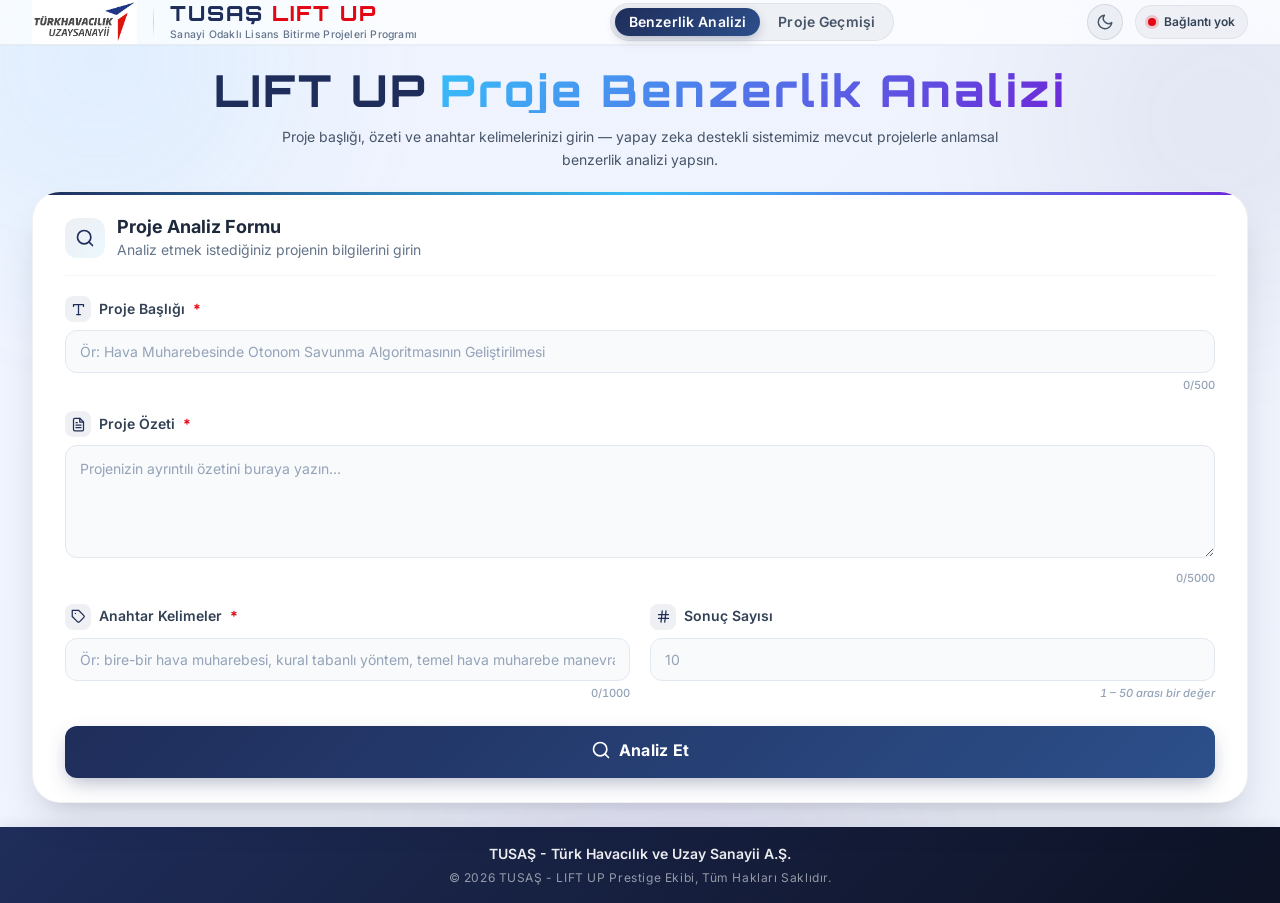
==== commit d2f8bad5: "feat: main screen updated, project history feature added inthe navbar" ====
--- a/similarity_analysis_app/frontend/index.html
+++ b/similarity_analysis_app/frontend/index.html
@@ -58,6 +58,18 @@
                     <p class="header__subtitle">Sanayi Odaklı Lisans Bitirme Projeleri Programı</p>
                 </div>
             </div>
+
+            <!-- Navigation Tabs -->
+            <nav class="header__nav" id="header-nav" role="tablist" aria-label="Sayfa seçimi">
+                <button type="button" class="nav-tab active" id="tab-analyze"
+                    data-view="analyze" role="tab" aria-selected="true" aria-controls="analyze-view">
+                    <span class="nav-tab__label">Benzerlik Analizi</span>
+                </button>
+                <button type="button" class="nav-tab" id="tab-history"
+                    data-view="history" role="tab" aria-selected="false" aria-controls="history-view">
+                    <span class="nav-tab__label">Proje Geçmişi</span>
+                </button>
+            </nav>
 
             <div class="header__meta">
                 <!-- Dark mode toggle -->
@@ -90,6 +102,11 @@
     <!-- MAIN CONTENT                                               -->
     <!-- ═══════════════════════════════════════════════════════════ -->
     <main class="main" id="main-content">
+
+        <!-- ═══════════════════════════════════════════════════════════ -->
+        <!-- VIEW: BENZERLİK ANALİZİ (DEFAULT)                          -->
+        <!-- ═══════════════════════════════════════════════════════════ -->
+        <div class="view view--active" id="analyze-view" role="tabpanel" aria-labelledby="tab-analyze">
 
         <!-- ─── Hero + Form ─────────────────────────────────────── -->
         <section class="content-grid" id="content-section">
@@ -411,6 +428,195 @@
             </div>
         </section>
 
+        </div><!-- /#analyze-view -->
+
+        <!-- ═══════════════════════════════════════════════════════════ -->
+        <!-- VIEW: PROJE GEÇMİŞİ                                        -->
+        <!-- ═══════════════════════════════════════════════════════════ -->
+        <div class="view" id="history-view" role="tabpanel" aria-labelledby="tab-history" hidden>
+
+            <section class="history-section">
+                <div class="history-section__container">
+
+                    <!-- Hero -->
+                    <div class="history-hero">
+                        <h2 class="history-hero__title">
+                            <span class="history-hero__title-main">Proje</span>
+                            <span class="history-hero__title-accent">Geçmişi</span>
+                        </h2>
+                        <p class="history-hero__desc">
+                            LIFT UP programındaki tüm projeleri görüntüleyin, arama yapın ve detayları inceleyin.
+                        </p>
+                    </div>
+
+                    <!-- Filter Toolbar -->
+                    <div class="history-toolbar" id="history-toolbar">
+
+                        <!-- Search -->
+                        <div class="history-toolbar__field history-toolbar__field--search">
+                            <label class="history-toolbar__label" for="history-search">
+                                <span class="history-toolbar__label-icon">
+                                    <svg width="13" height="13" viewBox="0 0 24 24" fill="none" stroke="currentColor"
+                                        stroke-width="2.5" stroke-linecap="round" stroke-linejoin="round">
+                                        <circle cx="11" cy="11" r="8"/>
+                                        <path d="m21 21-4.35-4.35"/>
+                                    </svg>
+                                </span>
+                                Ara
+                            </label>
+                            <div class="history-search">
+                                <svg class="history-search__icon" width="16" height="16" viewBox="0 0 24 24" fill="none"
+                                    stroke="currentColor" stroke-width="2" stroke-linecap="round" stroke-linejoin="round">
+                                    <circle cx="11" cy="11" r="8"/>
+                                    <path d="m21 21-4.35-4.35"/>
+                                </svg>
+                                <input type="text" class="history-search__input" id="history-search"
+                                    placeholder="Başlık, özet veya anahtar kelime ile ara..."
+                                    autocomplete="off">
+                            </div>
+                        </div>
+
+                        <!-- Year Filter -->
+                        <div class="history-toolbar__field">
+                            <label class="history-toolbar__label" for="history-year">
+                                <span class="history-toolbar__label-icon">
+                                    <svg width="13" height="13" viewBox="0 0 24 24" fill="none" stroke="currentColor"
+                                        stroke-width="2.5" stroke-linecap="round" stroke-linejoin="round">
+                                        <rect x="3" y="4" width="18" height="18" rx="2" ry="2"/>
+                                        <line x1="16" y1="2" x2="16" y2="6"/>
+                                        <line x1="8" y1="2" x2="8" y2="6"/>
+                                        <line x1="3" y1="10" x2="21" y2="10"/>
+                                    </svg>
+                                </span>
+                                Yıl
+                            </label>
+                            <select id="history-year" class="history-toolbar__select">
+                                <option value="">Tüm Yıllar</option>
+                            </select>
+                        </div>
+
+                        <!-- Clear Filters -->
+                        <div class="history-toolbar__field history-toolbar__field--actions">
+                            <span class="history-toolbar__label">&nbsp;</span>
+                            <button type="button" class="history-clear-btn" id="history-clear" disabled
+                                title="Filtreleri temizle">
+                                <svg width="14" height="14" viewBox="0 0 24 24" fill="none" stroke="currentColor"
+                                    stroke-width="2" stroke-linecap="round" stroke-linejoin="round">
+                                    <circle cx="12" cy="12" r="10"/>
+                                    <line x1="15" y1="9" x2="9" y2="15"/>
+                                    <line x1="9" y1="9" x2="15" y2="15"/>
+                                </svg>
+                                Temizle
+                            </button>
+                        </div>
+
+                        <!-- Results Badge -->
+                        <span class="history-toolbar__badge" id="history-badge">— proje</span>
+                    </div>
+
+                    <!-- Cards Container -->
+                    <div class="history-cards" id="history-cards">
+                        <!-- Loading state -->
+                        <div class="history-loading" id="history-loading">
+                            <span class="history-loading__spinner"></span>
+                            <span class="history-loading__text">Projeler yükleniyor...</span>
+                        </div>
+                    </div>
+
+                    <!-- Pagination -->
+                    <div class="history-pagination" id="history-pagination" hidden>
+                        <span class="history-pagination__info" id="history-page-info">—</span>
+                        <div class="history-pagination__btns">
+                            <button type="button" class="history-page-btn" id="history-prev" disabled>
+                                <svg width="14" height="14" viewBox="0 0 24 24" fill="none" stroke="currentColor"
+                                    stroke-width="2.5" stroke-linecap="round" stroke-linejoin="round">
+                                    <polyline points="15 18 9 12 15 6"/>
+                                </svg>
+                                Önceki
+                            </button>
+                            <span class="history-pagination__pages" id="history-pages"></span>
+                            <button type="button" class="history-page-btn" id="history-next" disabled>
+                                Sonraki
+                                <svg width="14" height="14" viewBox="0 0 24 24" fill="none" stroke="currentColor"
+                                    stroke-width="2.5" stroke-linecap="round" stroke-linejoin="round">
+                                    <polyline points="9 18 15 12 9 6"/>
+                                </svg>
+                            </button>
+                        </div>
+                    </div>
+
+                </div>
+            </section>
+
+            <!-- Project Detail Modal -->
+            <div class="history-modal" id="history-modal" hidden role="dialog"
+                aria-labelledby="history-modal-title" aria-modal="true">
+                <div class="history-modal__backdrop" id="history-modal-backdrop"></div>
+                <div class="history-modal__dialog" role="document">
+                    <div class="history-modal__header">
+                        <div class="history-modal__heading">
+                            <span class="history-modal__icon">
+                                <svg width="20" height="20" viewBox="0 0 24 24" fill="none" stroke="currentColor"
+                                    stroke-width="2" stroke-linecap="round" stroke-linejoin="round">
+                                    <path d="M14 2H6a2 2 0 0 0-2 2v16a2 2 0 0 0 2 2h12a2 2 0 0 0 2-2V8z"/>
+                                    <polyline points="14 2 14 8 20 8"/>
+                                </svg>
+                            </span>
+                            <h3 class="history-modal__title" id="history-modal-title">Proje Detayları</h3>
+                        </div>
+                        <button type="button" class="history-modal__close" id="history-modal-close"
+                            aria-label="Kapat">
+                            <svg width="18" height="18" viewBox="0 0 24 24" fill="none" stroke="currentColor"
+                                stroke-width="2" stroke-linecap="round" stroke-linejoin="round">
+                                <line x1="18" y1="6" x2="6" y2="18"/>
+                                <line x1="6" y1="6" x2="18" y2="18"/>
+                            </svg>
+                        </button>
+                    </div>
+
+                    <div class="history-modal__body">
+                        <div class="history-modal__meta">
+                            <span class="history-modal__year" id="history-modal-year"></span>
+                            <span class="history-modal__id">Proje ID: <strong id="history-modal-id"></strong></span>
+                        </div>
+
+                        <h4 class="history-modal__project-title" id="history-modal-project-title"></h4>
+
+                        <section class="history-modal__section">
+                            <h5 class="history-modal__section-title">
+                                <svg width="14" height="14" viewBox="0 0 24 24" fill="none" stroke="currentColor"
+                                    stroke-width="2.4" stroke-linecap="round" stroke-linejoin="round">
+                                    <line x1="17" y1="10" x2="3" y2="10"/>
+                                    <line x1="21" y1="6" x2="3" y2="6"/>
+                                    <line x1="21" y1="14" x2="3" y2="14"/>
+                                    <line x1="17" y1="18" x2="3" y2="18"/>
+                                </svg>
+                                Özet
+                            </h5>
+                            <p class="history-modal__abstract" id="history-modal-abstract"></p>
+                        </section>
+
+                        <section class="history-modal__section">
+                            <h5 class="history-modal__section-title">
+                                <svg width="14" height="14" viewBox="0 0 24 24" fill="none" stroke="currentColor"
+                                    stroke-width="2.4" stroke-linecap="round" stroke-linejoin="round">
+                                    <path d="M20.59 13.41l-7.17 7.17a2 2 0 0 1-2.83 0L2 12V2h10l8.59 8.59a2 2 0 0 1 0 2.82z"/>
+                                    <line x1="7" y1="7" x2="7.01" y2="7"/>
+                                </svg>
+                                Anahtar Kelimeler
+                            </h5>
+                            <div class="history-modal__keywords" id="history-modal-keywords"></div>
+                        </section>
+                    </div>
+
+                    <div class="history-modal__footer">
+                        <button type="button" class="history-modal__btn" id="history-modal-close-btn">Kapat</button>
+                    </div>
+                </div>
+            </div>
+
+        </div><!-- /#history-view -->
+
     </main>
 
     <!-- ═══════════════════════════════════════════════════════════ -->
--- a/similarity_analysis_app/frontend/css/styles.css
+++ b/similarity_analysis_app/frontend/css/styles.css
@@ -332,6 +332,67 @@
     align-items: center;
     gap: var(--space-3);
     flex-shrink: 0;
+}
+
+
+/* ─── Header Navigation Tabs ───────────────────────────────── */
+.header__nav {
+    display: inline-flex;
+    align-items: center;
+    gap: 4px;
+    padding: 4px;
+    background: rgba(15, 23, 42, 0.05);
+    border: 1px solid rgba(15, 23, 42, 0.06);
+    border-radius: var(--radius-full);
+    flex-shrink: 0;
+}
+
+.nav-tab {
+    display: inline-flex;
+    align-items: center;
+    gap: var(--space-2);
+    padding: 7px 14px;
+    font-family: var(--font-family);
+    font-size: var(--font-size-sm);
+    font-weight: 600;
+    color: var(--neutral-600);
+    background: transparent;
+    border: none;
+    border-radius: var(--radius-full);
+    cursor: pointer;
+    transition: all var(--transition-fast);
+    white-space: nowrap;
+    line-height: 1;
+}
+
+.nav-tab:hover:not(.active) {
+    color: var(--primary-700);
+    background: rgba(31, 45, 90, 0.05);
+}
+
+.nav-tab.active {
+    color: #fff;
+    background: linear-gradient(135deg, var(--tusas-navy) 0%, #2c4f8a 100%);
+    box-shadow: 0 4px 12px -2px rgba(31, 45, 90, 0.35);
+}
+
+.nav-tab__icon {
+    flex-shrink: 0;
+}
+
+.nav-tab__label {
+    letter-spacing: 0.01em;
+}
+
+
+/* ─── Views (Tab Panels) ───────────────────────────────────── */
+.view {
+    display: none;
+}
+
+.view.view--active {
+    display: block;
+    animation: fadeIn 0.3s ease-out;
 }
 
 .header__status {
@@ -1687,6 +1748,699 @@
 
 
 /* ═══════════════════════════════════════════════════════════════
+   PROJECT HISTORY VIEW
+   ═══════════════════════════════════════════════════════════════ */
+.history-section {
+    padding: var(--space-6) 0 var(--space-8);
+    animation: fadeInUp 0.4s ease-out;
+}
+
+.history-section__container {
+    max-width: var(--container-max);
+    width: 100%;
+    margin: 0 auto;
+    padding: 0 var(--space-8);
+}
+
+
+/* ─── Hero ─────────────────────────────────────────────────── */
+.history-hero {
+    text-align: center;
+    margin-bottom: var(--space-6);
+    animation: fadeInUp 0.5s ease-out 0.05s both;
+}
+
+.history-hero__title {
+    display: inline-flex;
+    align-items: baseline;
+    gap: var(--space-3);
+    font-family: var(--font-display);
+    font-size: clamp(1.75rem, 3.5vw, 2.5rem);
+    font-weight: 800;
+    letter-spacing: 3px;
+    line-height: 1;
+    margin-bottom: var(--space-3);
+}
+
+.history-hero__title-main {
+    color: var(--tusas-navy);
+}
+
+.history-hero__title-accent {
+    background: linear-gradient(135deg, #38bdf8 0%, #6d28d9 100%);
+    -webkit-background-clip: text;
+    background-clip: text;
+    -webkit-text-fill-color: transparent;
+}
+
+.history-hero__desc {
+    font-size: var(--font-size-sm);
+    color: var(--neutral-600);
+    line-height: 1.65;
+    max-width: 720px;
+    margin: 0 auto;
+}
+
+
+/* ─── Filter Toolbar ───────────────────────────────────────── */
+.history-toolbar {
+    display: flex;
+    flex-wrap: wrap;
+    align-items: flex-end;
+    gap: var(--space-4);
+    background: var(--bg-surface);
+    border: 1px solid var(--neutral-200);
+    border-radius: var(--radius-xl);
+    padding: var(--space-4) var(--space-5);
+    margin-bottom: var(--space-5);
+    box-shadow: var(--shadow-sm);
+    animation: fadeInUp 0.4s ease-out 0.1s both;
+}
+
+.history-toolbar__field {
+    display: flex;
+    flex-direction: column;
+    gap: var(--space-1);
+    flex: 0 0 auto;
+}
+
+.history-toolbar__field--search {
+    flex: 1 1 280px;
+    min-width: 240px;
+}
+
+.history-toolbar__field--actions {
+    flex: 0 0 auto;
+}
+
+.history-toolbar__label {
+    display: flex;
+    align-items: center;
+    gap: 4px;
+    font-size: 0.68rem;
+    font-weight: 700;
+    color: var(--neutral-400);
+    text-transform: uppercase;
+    letter-spacing: 0.06em;
+    white-space: nowrap;
+    min-height: 14px;
+}
+
+.history-toolbar__label-icon {
+    display: inline-flex;
+    align-items: center;
+    color: var(--neutral-500);
+}
+
+.history-search {
+    position: relative;
+    display: flex;
+    align-items: center;
+    height: 40px;
+}
+
+.history-search__icon {
+    position: absolute;
+    left: 12px;
+    top: 50%;
+    transform: translateY(-50%);
+    color: var(--neutral-400);
+    pointer-events: none;
+}
+
+.history-search__input {
+    width: 100%;
+    height: 100%;
+    padding: 0 var(--space-3) 0 38px;
+    font-family: var(--font-family);
+    font-size: var(--font-size-sm);
+    color: var(--neutral-800);
+    background: var(--bg-surface);
+    border: 1.5px solid var(--neutral-200);
+    border-radius: var(--radius-md);
+    transition: border-color var(--transition-fast), box-shadow var(--transition-fast);
+    outline: none;
+}
+
+.history-search__input::placeholder {
+    color: var(--neutral-400);
+}
+
+.history-search__input:focus {
+    border-color: var(--primary-500);
+    box-shadow: 0 0 0 3px var(--primary-100);
+}
+
+.history-toolbar__select {
+    width: 180px;
+    height: 40px;
+    padding: 0 2rem 0 var(--space-3);
+    border: 1.5px solid var(--neutral-200);
+    border-radius: var(--radius-md);
+    background: var(--bg-surface) url("data:image/svg+xml,%3Csvg xmlns='http://www.w3.org/2000/svg' width='12' height='12' viewBox='0 0 24 24' fill='none' stroke='%2394a3b8' stroke-width='2.5'%3E%3Cpolyline points='6 9 12 15 18 9'/%3E%3C/svg%3E") no-repeat right var(--space-3) center;
+    font-size: var(--font-size-sm);
+    font-weight: 500;
+    color: var(--neutral-700);
+    cursor: pointer;
+    appearance: none;
+    -webkit-appearance: none;
+    font-family: inherit;
+    transition: border-color 0.2s, box-shadow 0.2s;
+}
+
+.history-toolbar__select:focus {
+    outline: none;
+    border-color: var(--primary-500);
+    box-shadow: 0 0 0 3px var(--primary-100);
+}
+
+.history-toolbar__select.active {
+    border-color: var(--primary-500);
+    background-color: var(--primary-50);
+    color: var(--primary-700);
+}
+
+.history-clear-btn {
+    display: inline-flex;
+    align-items: center;
+    gap: var(--space-2);
+    height: 40px;
+    padding: 0 var(--space-4);
+    font-size: var(--font-size-xs);
+    font-weight: 600;
+    color: var(--neutral-600);
+    background: var(--bg-surface);
+    border: 1.5px solid var(--neutral-200);
+    border-radius: var(--radius-md);
+    cursor: pointer;
+    transition: all var(--transition-fast);
+    white-space: nowrap;
+    font-family: inherit;
+}
+
+.history-clear-btn:hover:not(:disabled) {
+    border-color: var(--danger-500);
+    color: var(--danger-600);
+    background: var(--danger-50);
+}
+
+.history-clear-btn:disabled {
+    opacity: 0.45;
+    cursor: not-allowed;
+}
+
+.history-toolbar__badge {
+    margin-left: auto;
+    font-size: var(--font-size-xs);
+    font-weight: 700;
+    color: var(--primary-700);
+    background: var(--primary-50);
+    border: 1px solid var(--primary-200);
+    padding: var(--space-1) var(--space-3);
+    border-radius: var(--radius-full);
+    white-space: nowrap;
+    align-self: center;
+}
+
+.history-toolbar__badge.filtered {
+    background: rgba(56, 189, 248, 0.10);
+    border-color: rgba(56, 189, 248, 0.30);
+    color: var(--tusas-navy);
+}
+
+
+/* ─── Cards Grid ───────────────────────────────────────────── */
+.history-cards {
+    display: grid;
+    grid-template-columns: repeat(auto-fill, minmax(320px, 1fr));
+    gap: var(--space-4);
+    animation: fadeInUp 0.4s ease-out 0.15s both;
+}
+
+.history-card {
+    display: flex;
+    flex-direction: column;
+    background: var(--bg-surface);
+    border: 1px solid var(--neutral-200);
+    border-radius: var(--radius-xl);
+    padding: var(--space-5);
+    transition: all var(--transition-base);
+    cursor: pointer;
+    position: relative;
+    overflow: hidden;
+    animation: fadeInUp 0.35s ease-out both;
+}
+
+.history-card::before {
+    content: '';
+    position: absolute;
+    top: 0;
+    left: 0;
+    width: 4px;
+    height: 100%;
+    background: linear-gradient(180deg, var(--tusas-navy), var(--tusas-sky));
+    opacity: 0.85;
+}
+
+.history-card:hover {
+    border-color: var(--primary-300);
+    box-shadow: var(--shadow-lg);
+    transform: translateY(-3px);
+}
+
+.history-card__header {
+    display: flex;
+    align-items: center;
+    justify-content: space-between;
+    gap: var(--space-2);
+    margin-bottom: var(--space-3);
+}
+
+.history-card__id {
+    display: inline-flex;
+    align-items: center;
+    padding: 3px var(--space-2);
+    font-size: 0.7rem;
+    font-weight: 700;
+    color: var(--neutral-500);
+    background: var(--neutral-100);
+    border-radius: var(--radius-md);
+    font-variant-numeric: tabular-nums;
+}
+
+.history-card__year {
+    font-size: 0.7rem;
+    font-weight: 700;
+    color: var(--primary-600);
+    background: var(--primary-50);
+    border: 1px solid var(--primary-200);
+    padding: 3px var(--space-2);
+    border-radius: var(--radius-md);
+    letter-spacing: 0.02em;
+}
+
+.history-card__title {
+    font-size: var(--font-size-base);
+    font-weight: 700;
+    color: var(--neutral-800);
+    line-height: 1.4;
+    margin-bottom: var(--space-3);
+    display: -webkit-box;
+    -webkit-line-clamp: 3;
+    line-clamp: 3;
+    -webkit-box-orient: vertical;
+    overflow: hidden;
+}
+
+.history-card__keywords {
+    display: flex;
+    flex-wrap: wrap;
+    gap: 4px;
+    margin-bottom: var(--space-4);
+    min-height: 22px;
+}
+
+.history-card__tag {
+    font-size: 0.68rem;
+    font-weight: 600;
+    padding: 2px var(--space-2);
+    background: rgba(56, 189, 248, 0.10);
+    color: var(--primary-700);
+    border: 1px solid rgba(56, 189, 248, 0.20);
+    border-radius: var(--radius-md);
+}
+
+.history-card__footer {
+    display: flex;
+    justify-content: flex-end;
+    margin-top: auto;
+    padding-top: var(--space-3);
+    border-top: 1px dashed var(--neutral-200);
+}
+
+.history-card__detail-btn {
+    display: inline-flex;
+    align-items: center;
+    gap: var(--space-1);
+    font-size: var(--font-size-xs);
+    font-weight: 600;
+    color: var(--primary-600);
+    background: transparent;
+    border: none;
+    padding: 4px 0;
+    cursor: pointer;
+    transition: color var(--transition-fast);
+}
+
+.history-card__detail-btn:hover {
+    color: var(--primary-700);
+}
+
+
+/* ─── Empty / Loading States ───────────────────────────────── */
+.history-loading {
+    grid-column: 1 / -1;
+    display: flex;
+    align-items: center;
+    justify-content: center;
+    gap: var(--space-3);
+    padding: var(--space-12) var(--space-6);
+    color: var(--neutral-500);
+    font-size: var(--font-size-sm);
+    font-weight: 500;
+    background: var(--bg-surface);
+    border: 1px dashed var(--neutral-200);
+    border-radius: var(--radius-xl);
+}
+
+.history-loading__spinner {
+    width: 18px;
+    height: 18px;
+    border: 2.5px solid var(--neutral-200);
+    border-top-color: var(--primary-500);
+    border-radius: 50%;
+    animation: spin 0.7s linear infinite;
+}
+
+.history-empty {
+    grid-column: 1 / -1;
+    display: flex;
+    flex-direction: column;
+    align-items: center;
+    justify-content: center;
+    gap: var(--space-2);
+    padding: var(--space-12) var(--space-6);
+    text-align: center;
+    background: var(--bg-surface);
+    border: 1px dashed var(--neutral-200);
+    border-radius: var(--radius-xl);
+    color: var(--neutral-500);
+}
+
+.history-empty__icon {
+    color: var(--neutral-300);
+    margin-bottom: var(--space-2);
+}
+
+.history-empty__title {
+    font-size: var(--font-size-base);
+    font-weight: 700;
+    color: var(--neutral-700);
+}
+
+.history-empty__hint {
+    font-size: var(--font-size-xs);
+    color: var(--neutral-500);
+}
+
+
+/* ─── Pagination ───────────────────────────────────────────── */
+.history-pagination {
+    display: flex;
+    align-items: center;
+    justify-content: space-between;
+    flex-wrap: wrap;
+    gap: var(--space-3);
+    margin-top: var(--space-6);
+    padding: var(--space-3) var(--space-4);
+    background: var(--bg-surface);
+    border: 1px solid var(--neutral-200);
+    border-radius: var(--radius-xl);
+    box-shadow: var(--shadow-sm);
+}
+
+.history-pagination[hidden] {
+    display: none;
+}
+
+.history-pagination__info {
+    font-size: var(--font-size-xs);
+    font-weight: 600;
+    color: var(--neutral-500);
+}
+
+.history-pagination__btns {
+    display: inline-flex;
+    align-items: center;
+    gap: var(--space-2);
+}
+
+.history-page-btn {
+    display: inline-flex;
+    align-items: center;
+    gap: 4px;
+    padding: 8px var(--space-3);
+    font-size: var(--font-size-xs);
+    font-weight: 600;
+    color: var(--neutral-700);
+    background: var(--bg-surface);
+    border: 1.5px solid var(--neutral-200);
+    border-radius: var(--radius-md);
+    cursor: pointer;
+    transition: all var(--transition-fast);
+    font-family: inherit;
+}
+
+.history-page-btn:hover:not(:disabled) {
+    border-color: var(--primary-500);
+    color: var(--primary-600);
+    background: var(--primary-50);
+}
+
+.history-page-btn:disabled {
+    opacity: 0.4;
+    cursor: not-allowed;
+}
+
+.history-pagination__pages {
+    font-size: var(--font-size-xs);
+    font-weight: 700;
+    color: var(--neutral-700);
+    padding: 0 var(--space-2);
+    font-variant-numeric: tabular-nums;
+}
+
+
+/* ═══════════════════════════════════════════════════════════════
+   PROJECT DETAIL MODAL
+   ═══════════════════════════════════════════════════════════════ */
+.history-modal {
+    position: fixed;
+    inset: 0;
+    z-index: 1000;
+    display: flex;
+    align-items: center;
+    justify-content: center;
+    padding: var(--space-4);
+    animation: fadeIn 0.25s ease-out;
+}
+
+.history-modal[hidden] {
+    display: none;
+}
+
+.history-modal__backdrop {
+    position: absolute;
+    inset: 0;
+    background: rgba(15, 23, 42, 0.55);
+    backdrop-filter: blur(6px);
+    -webkit-backdrop-filter: blur(6px);
+}
+
+.history-modal__dialog {
+    position: relative;
+    width: 100%;
+    max-width: 720px;
+    max-height: calc(100vh - var(--space-8));
+    background: var(--bg-surface);
+    border-radius: var(--radius-2xl);
+    box-shadow: var(--shadow-xl);
+    display: flex;
+    flex-direction: column;
+    overflow: hidden;
+    animation: fadeInUp 0.3s ease-out;
+}
+
+.history-modal__header {
+    display: flex;
+    align-items: center;
+    justify-content: space-between;
+    gap: var(--space-3);
+    padding: var(--space-4) var(--space-5);
+    background: linear-gradient(135deg, var(--tusas-navy) 0%, #0d1b3e 100%);
+    color: #fff;
+}
+
+.history-modal__heading {
+    display: flex;
+    align-items: center;
+    gap: var(--space-2);
+    min-width: 0;
+}
+
+.history-modal__icon {
+    display: inline-flex;
+    align-items: center;
+    justify-content: center;
+    width: 32px;
+    height: 32px;
+    background: rgba(255, 255, 255, 0.15);
+    border-radius: var(--radius-md);
+    flex-shrink: 0;
+}
+
+.history-modal__title {
+    font-size: var(--font-size-base);
+    font-weight: 700;
+    color: #fff;
+    letter-spacing: 0.02em;
+}
+
+.history-modal__close {
+    display: inline-flex;
+    align-items: center;
+    justify-content: center;
+    width: 32px;
+    height: 32px;
+    background: rgba(255, 255, 255, 0.10);
+    border: none;
+    border-radius: var(--radius-md);
+    color: #fff;
+    cursor: pointer;
+    transition: background var(--transition-fast);
+    flex-shrink: 0;
+}
+
+.history-modal__close:hover {
+    background: rgba(255, 255, 255, 0.22);
+}
+
+.history-modal__body {
+    padding: var(--space-5);
+    overflow-y: auto;
+}
+
+.history-modal__meta {
+    display: flex;
+    align-items: center;
+    gap: var(--space-3);
+    padding-bottom: var(--space-3);
+    margin-bottom: var(--space-3);
+    border-bottom: 1px solid var(--neutral-200);
+}
+
+.history-modal__year {
+    font-size: var(--font-size-xs);
+    font-weight: 700;
+    color: var(--primary-700);
+    background: var(--primary-50);
+    border: 1px solid var(--primary-200);
+    padding: 4px var(--space-3);
+    border-radius: var(--radius-full);
+    letter-spacing: 0.02em;
+}
+
+.history-modal__id {
+    font-size: var(--font-size-xs);
+    font-weight: 600;
+    color: var(--neutral-500);
+}
+
+.history-modal__id strong {
+    color: var(--tusas-navy);
+    font-weight: 700;
+    font-variant-numeric: tabular-nums;
+}
+
+.history-modal__project-title {
+    font-size: var(--font-size-xl);
+    font-weight: 700;
+    color: var(--neutral-800);
+    line-height: 1.4;
+    margin-bottom: var(--space-5);
+}
+
+.history-modal__section {
+    margin-bottom: var(--space-5);
+}
+
+.history-modal__section:last-child {
+    margin-bottom: 0;
+}
+
+.history-modal__section-title {
+    display: flex;
+    align-items: center;
+    gap: var(--space-2);
+    font-size: 0.75rem;
+    font-weight: 700;
+    color: var(--primary-600);
+    text-transform: uppercase;
+    letter-spacing: 0.08em;
+    margin-bottom: var(--space-3);
+}
+
+.history-modal__abstract {
+    font-size: var(--font-size-sm);
+    color: var(--neutral-700);
+    line-height: 1.75;
+    background: var(--neutral-50);
+    border: 1px solid var(--neutral-100);
+    border-radius: var(--radius-lg);
+    padding: var(--space-4);
+    text-align: justify;
+    text-align-last: left;
+    hyphens: auto;
+    white-space: pre-wrap;
+}
+
+.history-modal__keywords {
+    display: flex;
+    flex-wrap: wrap;
+    gap: var(--space-2);
+}
+
+.history-modal__keyword {
+    display: inline-flex;
+    align-items: center;
+    padding: 5px var(--space-3);
+    font-size: var(--font-size-xs);
+    font-weight: 600;
+    color: var(--primary-700);
+    background: var(--primary-50);
+    border: 1px solid var(--primary-200);
+    border-radius: var(--radius-full);
+}
+
+.history-modal__footer {
+    display: flex;
+    justify-content: flex-end;
+    padding: var(--space-3) var(--space-5);
+    background: var(--neutral-50);
+    border-top: 1px solid var(--neutral-200);
+}
+
+.history-modal__btn {
+    padding: var(--space-2) var(--space-5);
+    font-size: var(--font-size-sm);
+    font-weight: 600;
+    color: var(--neutral-700);
+    background: var(--bg-surface);
+    border: 1.5px solid var(--neutral-200);
+    border-radius: var(--radius-md);
+    cursor: pointer;
+    transition: all var(--transition-fast);
+    font-family: inherit;
+}
+
+.history-modal__btn:hover {
+    border-color: var(--primary-500);
+    color: var(--primary-600);
+    background: var(--primary-50);
+}
+
+
+/* ═══════════════════════════════════════════════════════════════
    ANIMATIONS
    ═══════════════════════════════════════════════════════════════ */
 @keyframes fadeInUp {
@@ -1725,6 +2479,23 @@
 }
 
 /* Tablet */
+@media (max-width: 1024px) {
+    .header__nav {
+        position: absolute;
+        top: var(--header-height);
+        left: 0;
+        right: 0;
+        margin: 0 auto;
+        max-width: max-content;
+        background: rgba(255, 255, 255, 0.94);
+        border-radius: var(--radius-full);
+        padding: 4px;
+        box-shadow: var(--shadow-md);
+        margin-top: var(--space-3);
+        z-index: 90;
+    }
+}
+
 @media (max-width: 900px) {
     .header__container {
         padding: 0 var(--space-5);
@@ -1744,6 +2515,10 @@
 
     .form__group {
         grid-column: span 12;
+    }
+
+    .history-section__container {
+        padding: 0 var(--space-5);
     }
 }
 
@@ -1779,6 +2554,54 @@
 
     .header__status .status-label {
         display: none;
+    }
+
+    .nav-tab {
+        padding: 6px 10px;
+        font-size: var(--font-size-xs);
+    }
+
+    .nav-tab__label {
+        display: none;
+    }
+
+    .nav-tab.active .nav-tab__label {
+        display: inline;
+    }
+
+    .history-section__container {
+        padding: 0 var(--space-4);
+    }
+
+    .history-toolbar {
+        padding: var(--space-3);
+    }
+
+    .history-toolbar__select {
+        width: 100%;
+    }
+
+    .history-toolbar__field--actions {
+        margin-left: auto;
+    }
+
+    .history-toolbar__badge {
+        margin-left: 0;
+        flex-basis: 100%;
+        text-align: center;
+    }
+
+    .history-cards {
+        grid-template-columns: 1fr;
+    }
+
+    .history-modal__dialog {
+        max-width: 100%;
+        max-height: calc(100vh - var(--space-4));
+    }
+
+    .history-modal__project-title {
+        font-size: var(--font-size-lg);
     }
 
     .hero__title {
@@ -2217,3 +3040,258 @@
 [data-theme="dark"] .error__message {
     color: #8b949e;
 }
+
+/* ─── Header Nav Tabs ───────────────────────────────────────── */
+[data-theme="dark"] .header__nav {
+    background: rgba(255, 255, 255, 0.05);
+    border-color: rgba(255, 255, 255, 0.08);
+}
+
+[data-theme="dark"] .nav-tab {
+    color: #94a3b8;
+}
+
+[data-theme="dark"] .nav-tab:hover:not(.active) {
+    color: #e2e8f0;
+    background: rgba(255, 255, 255, 0.06);
+}
+
+[data-theme="dark"] .nav-tab.active {
+    background: linear-gradient(135deg, #2563eb 0%, #1e40af 100%);
+    box-shadow: 0 4px 12px -2px rgba(37, 99, 235, 0.45);
+    color: #fff;
+}
+
+@media (max-width: 1024px) {
+    [data-theme="dark"] .header__nav {
+        background: rgba(20, 26, 45, 0.96);
+    }
+}
+
+/* ─── History Hero ──────────────────────────────────────────── */
+[data-theme="dark"] .history-hero__title-main {
+    color: #e2e8f0;
+}
+
+[data-theme="dark"] .history-hero__desc {
+    color: #8b949e;
+}
+
+/* ─── History Toolbar ───────────────────────────────────────── */
+[data-theme="dark"] .history-toolbar {
+    background: #1a2234;
+    border-color: rgba(255, 255, 255, 0.06);
+}
+
+[data-theme="dark"] .history-toolbar__label {
+    color: #6e7681;
+}
+
+[data-theme="dark"] .history-toolbar__label-icon {
+    color: #60a5fa;
+}
+
+[data-theme="dark"] .history-search__input,
+[data-theme="dark"] .history-toolbar__select {
+    background-color: #111827;
+    border-color: rgba(255, 255, 255, 0.10);
+    color: #e2e8f0;
+}
+
+[data-theme="dark"] .history-search__input::placeholder {
+    color: #484f58;
+}
+
+[data-theme="dark"] .history-search__icon {
+    color: #6e7681;
+}
+
+[data-theme="dark"] .history-toolbar__select {
+    background-image: url("data:image/svg+xml,%3Csvg xmlns='http://www.w3.org/2000/svg' width='12' height='12' viewBox='0 0 24 24' fill='none' stroke='%2360a5fa' stroke-width='2.5'%3E%3Cpolyline points='6 9 12 15 18 9'/%3E%3C/svg%3E");
+}
+
+[data-theme="dark"] .history-toolbar__select.active {
+    border-color: #60a5fa;
+    background-color: rgba(31, 45, 90, 0.40);
+    color: #93c5fd;
+}
+
+[data-theme="dark"] .history-clear-btn {
+    background: #111827;
+    border-color: rgba(255, 255, 255, 0.10);
+    color: #94a3b8;
+}
+
+[data-theme="dark"] .history-clear-btn:hover:not(:disabled) {
+    background: rgba(227, 6, 19, 0.10);
+    border-color: rgba(227, 6, 19, 0.45);
+    color: #fca5a5;
+}
+
+[data-theme="dark"] .history-toolbar__badge {
+    background: rgba(31, 45, 90, 0.50);
+    border-color: rgba(31, 45, 90, 0.70);
+    color: #7dd3fc;
+}
+
+[data-theme="dark"] .history-toolbar__badge.filtered {
+    background: rgba(56, 189, 248, 0.12);
+    border-color: rgba(56, 189, 248, 0.30);
+    color: #7dd3fc;
+}
+
+/* ─── History Cards ─────────────────────────────────────────── */
+[data-theme="dark"] .history-card {
+    background: #1a2234;
+    border-color: rgba(255, 255, 255, 0.07);
+}
+
+[data-theme="dark"] .history-card:hover {
+    border-color: rgba(96, 165, 250, 0.40);
+    box-shadow: 0 12px 28px rgba(0, 0, 0, 0.45);
+}
+
+[data-theme="dark"] .history-card__id {
+    background: rgba(255, 255, 255, 0.06);
+    color: #94a3b8;
+}
+
+[data-theme="dark"] .history-card__year {
+    background: rgba(31, 45, 90, 0.45);
+    border-color: rgba(31, 45, 90, 0.65);
+    color: #7dd3fc;
+}
+
+[data-theme="dark"] .history-card__title {
+    color: #e2e8f0;
+}
+
+[data-theme="dark"] .history-card__tag {
+    background: rgba(56, 189, 248, 0.10);
+    border-color: rgba(56, 189, 248, 0.20);
+    color: #93c5fd;
+}
+
+[data-theme="dark"] .history-card__footer {
+    border-top-color: rgba(255, 255, 255, 0.08);
+}
+
+[data-theme="dark"] .history-card__detail-btn {
+    color: #60a5fa;
+}
+
+[data-theme="dark"] .history-card__detail-btn:hover {
+    color: #93c5fd;
+}
+
+/* ─── Loading / Empty / Pagination ──────────────────────────── */
+[data-theme="dark"] .history-loading,
+[data-theme="dark"] .history-empty {
+    background: #1a2234;
+    border-color: rgba(255, 255, 255, 0.08);
+    color: #8b949e;
+}
+
+[data-theme="dark"] .history-loading__spinner {
+    border-color: rgba(255, 255, 255, 0.12);
+    border-top-color: #60a5fa;
+}
+
+[data-theme="dark"] .history-empty__title {
+    color: #e2e8f0;
+}
+
+[data-theme="dark"] .history-empty__icon {
+    color: #4b5563;
+}
+
+[data-theme="dark"] .history-pagination {
+    background: #1a2234;
+    border-color: rgba(255, 255, 255, 0.06);
+}
+
+[data-theme="dark"] .history-pagination__info,
+[data-theme="dark"] .history-pagination__pages {
+    color: #b1bac4;
+}
+
+[data-theme="dark"] .history-page-btn {
+    background: #111827;
+    border-color: rgba(255, 255, 255, 0.10);
+    color: #b1bac4;
+}
+
+[data-theme="dark"] .history-page-btn:hover:not(:disabled) {
+    background: rgba(31, 45, 90, 0.45);
+    border-color: rgba(96, 165, 250, 0.50);
+    color: #93c5fd;
+}
+
+/* ─── History Modal ─────────────────────────────────────────── */
+[data-theme="dark"] .history-modal__backdrop {
+    background: rgba(0, 0, 0, 0.65);
+}
+
+[data-theme="dark"] .history-modal__dialog {
+    background: #1a2234;
+    box-shadow: 0 28px 60px rgba(0, 0, 0, 0.6);
+}
+
+[data-theme="dark"] .history-modal__header {
+    background: linear-gradient(135deg, #0f1629 0%, #1e293b 100%);
+}
+
+[data-theme="dark"] .history-modal__year {
+    background: rgba(31, 45, 90, 0.50);
+    border-color: rgba(31, 45, 90, 0.70);
+    color: #7dd3fc;
+}
+
+[data-theme="dark"] .history-modal__id {
+    color: #8b949e;
+}
+
+[data-theme="dark"] .history-modal__id strong {
+    color: #93c5fd;
+}
+
+[data-theme="dark"] .history-modal__meta {
+    border-bottom-color: rgba(255, 255, 255, 0.08);
+}
+
+[data-theme="dark"] .history-modal__project-title {
+    color: #e2e8f0;
+}
+
+[data-theme="dark"] .history-modal__section-title {
+    color: #60a5fa;
+}
+
+[data-theme="dark"] .history-modal__abstract {
+    background: #111827;
+    border-color: rgba(255, 255, 255, 0.06);
+    color: #cbd5e1;
+}
+
+[data-theme="dark"] .history-modal__keyword {
+    background: rgba(31, 45, 90, 0.45);
+    border-color: rgba(31, 45, 90, 0.65);
+    color: #93c5fd;
+}
+
+[data-theme="dark"] .history-modal__footer {
+    background: #111827;
+    border-top-color: rgba(255, 255, 255, 0.06);
+}
+
+[data-theme="dark"] .history-modal__btn {
+    background: #1a2234;
+    border-color: rgba(255, 255, 255, 0.10);
+    color: #b1bac4;
+}
+
+[data-theme="dark"] .history-modal__btn:hover {
+    background: rgba(31, 45, 90, 0.45);
+    border-color: rgba(96, 165, 250, 0.50);
+    color: #93c5fd;
+}
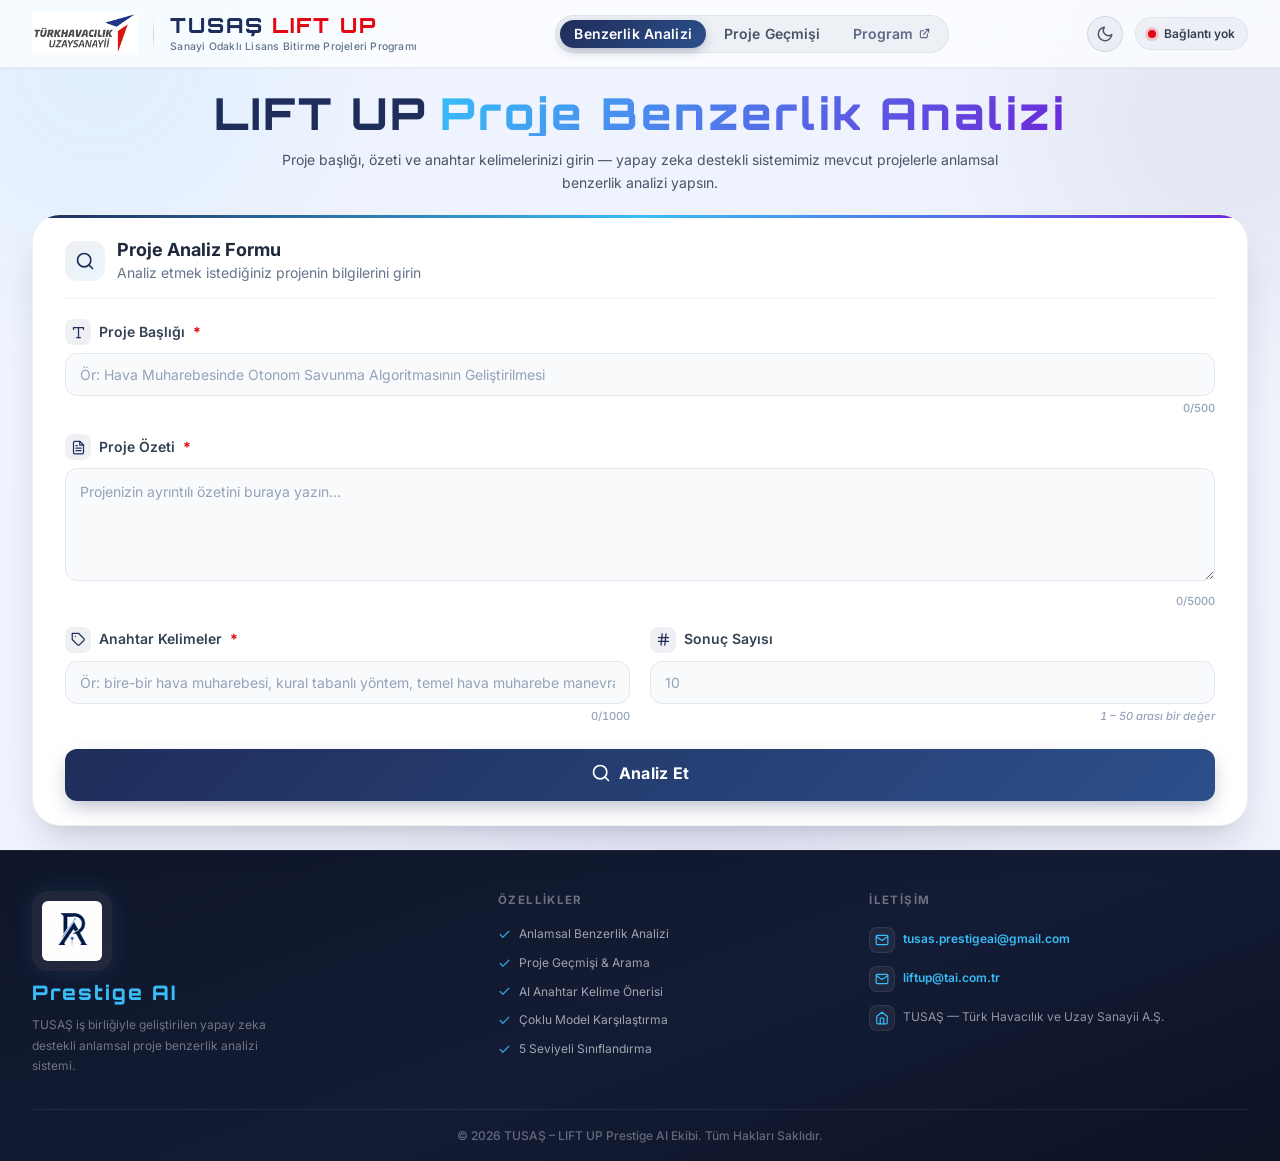
==== commit 4870b510: "feat: similarity app footer section added" ====
--- a/similarity_analysis_app/frontend/index.html
+++ b/similarity_analysis_app/frontend/index.html
@@ -69,6 +69,16 @@
                     data-view="history" role="tab" aria-selected="false" aria-controls="history-view">
                     <span class="nav-tab__label">Proje Geçmişi</span>
                 </button>
+                <a href="https://liftup.tusas.com/" target="_blank" rel="noopener noreferrer"
+                    class="nav-tab nav-tab--link">
+                    <span class="nav-tab__label">Program</span>
+                    <svg width="11" height="11" viewBox="0 0 24 24" fill="none" stroke="currentColor"
+                        stroke-width="2.5" stroke-linecap="round" stroke-linejoin="round">
+                        <path d="M18 13v6a2 2 0 0 1-2 2H5a2 2 0 0 1-2-2V8a2 2 0 0 1 2-2h6"/>
+                        <polyline points="15 3 21 3 21 9"/>
+                        <line x1="10" y1="14" x2="21" y2="3"/>
+                    </svg>
+                </a>
             </nav>
 
             <div class="header__meta">
@@ -624,12 +634,96 @@
     <!-- ═══════════════════════════════════════════════════════════ -->
     <footer class="footer" id="footer">
         <div class="footer__container">
-            <p class="footer__text">
-                TUSAŞ - Türk Havacılık ve Uzay Sanayii A.Ş.
-            </p>
-            <p class="footer__tech">
-                &copy; 2026 TUSAŞ - LIFT UP Prestige Ekibi, Tüm Hakları Saklıdır.
-            </p>
+
+            <!-- ─── Main Grid ───────────────────────────── -->
+            <div class="footer__grid">
+
+                <!-- Brand Column -->
+                <div class="footer__col footer__col--brand">
+                    <div class="footer__logo-wrap">
+                        <img src="assets/app_logo.png" alt="Prestige AI Logosu" class="footer__logo-img">
+                    </div>
+                    <p class="footer__brand-name">Prestige AI</p>
+                    <p class="footer__brand-desc">
+                        TUSAŞ iş birliğiyle geliştirilen yapay zeka destekli
+                        anlamsal proje benzerlik analizi sistemi.
+                    </p>
+                </div>
+
+                <!-- System Column -->
+                <div class="footer__col">
+                    <h4 class="footer__col-title">Özellikler</h4>
+                    <ul class="footer__list">
+                        <li class="footer__list-item">
+                            <svg width="13" height="13" viewBox="0 0 24 24" fill="none" stroke="currentColor" stroke-width="2.5" stroke-linecap="round" stroke-linejoin="round"><polyline points="20 6 9 17 4 12"/></svg>
+                            Anlamsal Benzerlik Analizi
+                        </li>
+                        <li class="footer__list-item">
+                            <svg width="13" height="13" viewBox="0 0 24 24" fill="none" stroke="currentColor" stroke-width="2.5" stroke-linecap="round" stroke-linejoin="round"><polyline points="20 6 9 17 4 12"/></svg>
+                            Proje Geçmişi &amp; Arama
+                        </li>
+                        <li class="footer__list-item">
+                            <svg width="13" height="13" viewBox="0 0 24 24" fill="none" stroke="currentColor" stroke-width="2.5" stroke-linecap="round" stroke-linejoin="round"><polyline points="20 6 9 17 4 12"/></svg>
+                            AI Anahtar Kelime Önerisi
+                        </li>
+                        <li class="footer__list-item">
+                            <svg width="13" height="13" viewBox="0 0 24 24" fill="none" stroke="currentColor" stroke-width="2.5" stroke-linecap="round" stroke-linejoin="round"><polyline points="20 6 9 17 4 12"/></svg>
+                            Çoklu Model Karşılaştırma
+                        </li>
+                        <li class="footer__list-item">
+                            <svg width="13" height="13" viewBox="0 0 24 24" fill="none" stroke="currentColor" stroke-width="2.5" stroke-linecap="round" stroke-linejoin="round"><polyline points="20 6 9 17 4 12"/></svg>
+                            5 Seviyeli Sınıflandırma
+                        </li>
+                    </ul>
+                </div>
+
+                <!-- Contact Column -->
+                <div class="footer__col">
+                    <h4 class="footer__col-title">İletişim</h4>
+                    <ul class="footer__list">
+                        <li class="footer__contact-item">
+                            <span class="footer__contact-icon">
+                                <svg width="14" height="14" viewBox="0 0 24 24" fill="none" stroke="currentColor" stroke-width="2" stroke-linecap="round" stroke-linejoin="round">
+                                    <path d="M4 4h16c1.1 0 2 .9 2 2v12c0 1.1-.9 2-2 2H4c-1.1 0-2-.9-2-2V6c0-1.1.9-2 2-2z"/>
+                                    <polyline points="22,6 12,13 2,6"/>
+                                </svg>
+                            </span>
+                            <a href="mailto:tusas.prestigeai@gmail.com" class="footer__contact-link">
+                                tusas.prestigeai@gmail.com
+                            </a>
+                        </li>
+                        <li class="footer__contact-item">
+                            <span class="footer__contact-icon">
+                                <svg width="14" height="14" viewBox="0 0 24 24" fill="none" stroke="currentColor" stroke-width="2" stroke-linecap="round" stroke-linejoin="round">
+                                    <path d="M4 4h16c1.1 0 2 .9 2 2v12c0 1.1-.9 2-2 2H4c-1.1 0-2-.9-2-2V6c0-1.1.9-2 2-2z"/>
+                                    <polyline points="22,6 12,13 2,6"/>
+                                </svg>
+                            </span>
+                            <a href="mailto:liftup@tai.com.tr" class="footer__contact-link">
+                                liftup@tai.com.tr
+                            </a>
+                        </li>
+                        <li class="footer__contact-item">
+                            <span class="footer__contact-icon">
+                                <svg width="14" height="14" viewBox="0 0 24 24" fill="none" stroke="currentColor" stroke-width="2" stroke-linecap="round" stroke-linejoin="round">
+                                    <path d="M3 9l9-7 9 7v11a2 2 0 0 1-2 2H5a2 2 0 0 1-2-2z"/>
+                                    <polyline points="9 22 9 12 15 12 15 22"/>
+                                </svg>
+                            </span>
+                            <span class="footer__contact-nowrap">TUSAŞ — Türk Havacılık ve Uzay Sanayii A.Ş.</span>
+                        </li>
+                    </ul>
+                </div>
+
+            </div><!-- /.footer__grid -->
+
+            <!-- ─── Bottom Bar ──────────────────────────── -->
+            <div class="footer__bottom">
+                <p class="footer__copyright footer__copyright--center">
+                    &copy; 2026 TUSAŞ – LIFT UP Prestige AI Ekibi. Tüm Hakları Saklıdır.
+                </p>
+            </div>
+
         </div>
     </footer>
 
--- a/similarity_analysis_app/frontend/css/styles.css
+++ b/similarity_analysis_app/frontend/css/styles.css
@@ -160,11 +160,7 @@
     overflow-x: hidden;
 }
 
-/* No-scroll on initial home view; results page re-enables scroll */
-body.home-view {
-    overflow: hidden;
-    height: 100vh;
-}
+/* home-view scroll intentionally unrestricted — footer presence requires free scroll */
 
 a {
     color: var(--primary-600);
@@ -382,6 +378,24 @@
 
 .nav-tab__label {
     letter-spacing: 0.01em;
+}
+
+.nav-tab--link {
+    text-decoration: none;
+    gap: 5px;
+    color: rgba(31, 45, 90, 0.7);
+}
+
+.nav-tab--link:hover {
+    color: var(--primary-700);
+}
+
+[data-theme="dark"] .nav-tab--link {
+    color: rgba(148, 163, 184, 0.85);
+}
+
+[data-theme="dark"] .nav-tab--link:hover {
+    color: #e2e8f0;
 }
 
 
@@ -1719,31 +1733,246 @@
    FOOTER
    ═══════════════════════════════════════════════════════════════ */
 .footer {
-    background: linear-gradient(135deg, var(--tusas-navy) 0%, var(--tusas-dark) 100%);
-    padding: var(--space-4) 0;
+    background: linear-gradient(160deg, #0f1629 0%, #131c35 55%, #0d1224 100%);
+    border-top: 1px solid rgba(255, 255, 255, 0.06);
     margin-top: auto;
-    box-shadow: 0 -4px 12px rgba(15, 23, 42, 0.06);
-}
-
+    padding: var(--space-10) 0 0;
+}
 
 .footer__container {
     max-width: var(--container-max);
     margin: 0 auto;
     padding: 0 var(--space-8);
-    text-align: center;
-}
-
-.footer__text {
-    font-size: var(--font-size-sm);
-    color: rgba(255, 255, 255, 0.92);
-    font-weight: 600;
-}
-
-.footer__tech {
+}
+
+/* ─── Grid ──────────────────────────────────────────────────── */
+.footer__grid {
+    display: grid;
+    grid-template-columns: 1.8fr 1.4fr 1.6fr;
+    gap: var(--space-10);
+    padding-bottom: var(--space-8);
+    border-bottom: 1px solid rgba(255, 255, 255, 0.07);
+}
+
+/* ─── Brand Column ──────────────────────────────────────────── */
+.footer__col--brand {
+    display: flex;
+    flex-direction: column;
+    gap: var(--space-3);
+}
+
+.footer__logo-wrap {
+    display: flex;
+    align-items: center;
+}
+
+.footer__logo-img {
+    width: 80px;
+    height: 80px;
+    object-fit: contain;
+    border-radius: var(--radius-xl);
+    background: rgba(255, 255, 255, 0.07);
+    padding: 10px;
+    box-shadow: 0 0 24px rgba(56, 189, 248, 0.12);
+}
+
+.footer__brand-name {
+    font-family: var(--font-display);
+    font-size: var(--font-size-xl);
+    font-weight: 800;
+    color: var(--tusas-sky);
+    letter-spacing: 2px;
+    line-height: 1;
+}
+
+.footer__brand-desc {
+    font-size: var(--font-size-xs);
+    color: rgba(255, 255, 255, 0.40);
+    line-height: 1.7;
+    max-width: 240px;
+}
+
+/* ─── Column Common ─────────────────────────────────────────── */
+.footer__col-title {
+    font-size: 0.72rem;
+    font-weight: 700;
+    color: rgba(255, 255, 255, 0.38);
+    text-transform: uppercase;
+    letter-spacing: 0.12em;
+    margin-bottom: var(--space-4);
+}
+
+.footer__list {
+    list-style: none;
+    display: flex;
+    flex-direction: column;
+    gap: var(--space-3);
+}
+
+.footer__list-item {
+    display: flex;
+    align-items: center;
+    gap: var(--space-2);
+    font-size: var(--font-size-xs);
+    color: rgba(255, 255, 255, 0.60);
+    line-height: 1.4;
+}
+
+.footer__list-item svg {
+    color: var(--tusas-sky);
+    flex-shrink: 0;
+    opacity: 0.8;
+}
+
+/* ─── Tech Badges ───────────────────────────────────────────── */
+.footer__list-item--tech {
+    gap: var(--space-2);
+}
+
+.footer__tech-badge {
+    display: inline-block;
+    padding: 2px 7px;
+    font-size: 0.62rem;
+    font-weight: 700;
+    letter-spacing: 0.04em;
+    color: var(--tusas-sky);
+    background: rgba(56, 189, 248, 0.12);
+    border: 1px solid rgba(56, 189, 248, 0.22);
+    border-radius: var(--radius-sm);
+    flex-shrink: 0;
+}
+
+.footer__tech-badge--ai {
+    color: #c084fc;
+    background: rgba(192, 132, 252, 0.12);
+    border-color: rgba(192, 132, 252, 0.22);
+}
+
+/* ─── Contact Items ─────────────────────────────────────────── */
+.footer__contact-item {
+    display: flex;
+    align-items: center;
+    gap: var(--space-2);
     font-size: var(--font-size-xs);
     color: rgba(255, 255, 255, 0.55);
-    margin-top: 2px;
-    letter-spacing: 0.05em;
+    line-height: 1.5;
+}
+
+.footer__contact-icon {
+    display: inline-flex;
+    align-items: center;
+    justify-content: center;
+    width: 26px;
+    height: 26px;
+    background: rgba(255, 255, 255, 0.06);
+    border: 1px solid rgba(255, 255, 255, 0.08);
+    border-radius: var(--radius-md);
+    color: var(--tusas-sky);
+    flex-shrink: 0;
+    margin-top: 1px;
+}
+
+.footer__contact-emails {
+    display: flex;
+    flex-direction: column;
+    gap: 4px;
+}
+
+.footer__contact-link {
+    color: var(--tusas-sky);
+    text-decoration: none;
+    font-weight: 600;
+    transition: color var(--transition-fast);
+}
+
+.footer__contact-link:hover {
+    color: #fff;
+}
+
+.footer__contact-nowrap {
+    white-space: nowrap;
+}
+
+/* ─── Bottom Bar ────────────────────────────────────────────── */
+.footer__bottom {
+    display: flex;
+    align-items: center;
+    justify-content: center;
+    padding: var(--space-4) 0;
+}
+
+.footer__copyright {
+    font-size: var(--font-size-xs);
+    color: rgba(255, 255, 255, 0.35);
+    font-weight: 500;
+    text-align: center;
+}
+
+.footer__copyright--center {
+    text-align: center;
+    width: 100%;
+}
+
+.footer__powered {
+    display: flex;
+    align-items: center;
+    gap: 6px;
+    font-size: var(--font-size-xs);
+    color: rgba(255, 255, 255, 0.25);
+}
+
+.footer__powered-item {
+    color: rgba(255, 255, 255, 0.45);
+    font-weight: 600;
+}
+
+.footer__powered-sep {
+    color: rgba(255, 255, 255, 0.18);
+}
+
+/* ─── Footer Responsive ─────────────────────────────────────── */
+@media (max-width: 900px) {
+    .footer__grid {
+        grid-template-columns: 1fr 1fr;
+        gap: var(--space-6);
+    }
+
+    .footer__col--brand {
+        grid-column: span 2;
+    }
+
+    .footer__brand-desc {
+        max-width: 100%;
+    }
+}
+
+@media (max-width: 600px) {
+    .footer {
+        padding-top: var(--space-8);
+    }
+
+    .footer__container {
+        padding: 0 var(--space-4);
+    }
+
+    .footer__grid {
+        grid-template-columns: 1fr;
+        gap: var(--space-5);
+    }
+
+    .footer__col--brand {
+        grid-column: span 1;
+    }
+
+    .footer__bottom {
+        flex-direction: column;
+        text-align: center;
+        gap: var(--space-2);
+    }
+
+    .footer__powered {
+        justify-content: center;
+    }
 }
 
 
@@ -2471,12 +2700,6 @@
    ═══════════════════════════════════════════════════════════════ */
 
 /* Allow scroll on shorter viewports */
-@media (max-height: 760px) {
-    body.home-view {
-        overflow: auto;
-        height: auto;
-    }
-}
 
 /* Tablet */
 @media (max-width: 1024px) {
@@ -2527,11 +2750,6 @@
     :root {
         --container-max: 100%;
         --header-height: 64px;
-    }
-
-    body.home-view {
-        overflow: auto;
-        height: auto;
     }
 
     .header__container {
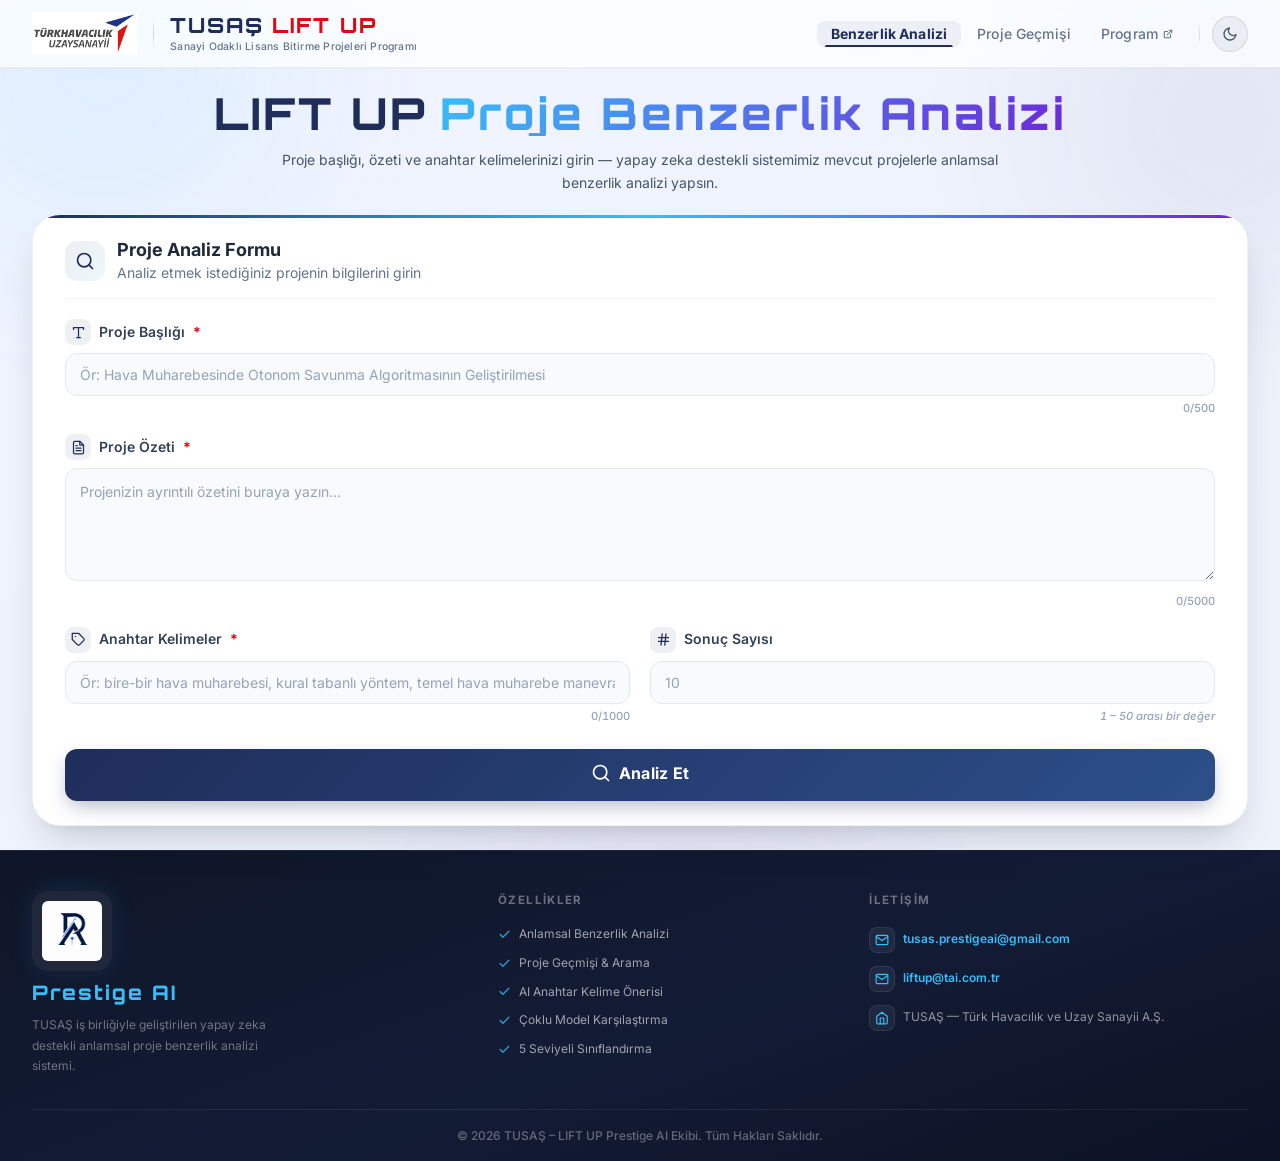
==== commit 6b05e9ee: "feat: similarity analysis navbar updated" ====
--- a/similarity_analysis_app/frontend/index.html
+++ b/similarity_analysis_app/frontend/index.html
@@ -59,38 +59,37 @@
                 </div>
             </div>
 
-            <!-- Navigation Tabs -->
-            <nav class="header__nav" id="header-nav" role="tablist" aria-label="Sayfa seçimi">
-                <button type="button" class="nav-tab active" id="tab-analyze"
-                    data-view="analyze" role="tab" aria-selected="true" aria-controls="analyze-view">
-                    <span class="nav-tab__label">Benzerlik Analizi</span>
-                </button>
-                <button type="button" class="nav-tab" id="tab-history"
-                    data-view="history" role="tab" aria-selected="false" aria-controls="history-view">
-                    <span class="nav-tab__label">Proje Geçmişi</span>
-                </button>
-                <a href="https://liftup.tusas.com/" target="_blank" rel="noopener noreferrer"
-                    class="nav-tab nav-tab--link">
-                    <span class="nav-tab__label">Program</span>
-                    <svg width="11" height="11" viewBox="0 0 24 24" fill="none" stroke="currentColor"
-                        stroke-width="2.5" stroke-linecap="round" stroke-linejoin="round">
-                        <path d="M18 13v6a2 2 0 0 1-2 2H5a2 2 0 0 1-2-2V8a2 2 0 0 1 2-2h6"/>
-                        <polyline points="15 3 21 3 21 9"/>
-                        <line x1="10" y1="14" x2="21" y2="3"/>
-                    </svg>
-                </a>
-            </nav>
-
-            <div class="header__meta">
-                <!-- Dark mode toggle -->
+            <!-- Right side: nav tabs + theme toggle -->
+            <div class="header__right">
+                <nav class="header__nav" id="header-nav" role="tablist" aria-label="Sayfa seçimi">
+                    <button type="button" class="nav-tab active" id="tab-analyze"
+                        data-view="analyze" role="tab" aria-selected="true" aria-controls="analyze-view">
+                        <span class="nav-tab__label">Benzerlik Analizi</span>
+                    </button>
+                    <button type="button" class="nav-tab" id="tab-history"
+                        data-view="history" role="tab" aria-selected="false" aria-controls="history-view">
+                        <span class="nav-tab__label">Proje Geçmişi</span>
+                    </button>
+                    <a href="https://liftup.tusas.com/" target="_blank" rel="noopener noreferrer"
+                        class="nav-tab nav-tab--link">
+                        <span class="nav-tab__label">Program</span>
+                        <svg width="10" height="10" viewBox="0 0 24 24" fill="none" stroke="currentColor"
+                            stroke-width="2.5" stroke-linecap="round" stroke-linejoin="round">
+                            <path d="M18 13v6a2 2 0 0 1-2 2H5a2 2 0 0 1-2-2V8a2 2 0 0 1 2-2h6"/>
+                            <polyline points="15 3 21 3 21 9"/>
+                            <line x1="10" y1="14" x2="21" y2="3"/>
+                        </svg>
+                    </a>
+                </nav>
+
+                <div class="header__sep" aria-hidden="true"></div>
+
                 <button class="theme-toggle" id="theme-toggle" aria-label="Karanlık modu aç/kapat" title="Karanlık mod">
-                    <!-- Moon: shown in light mode -->
-                    <svg class="theme-toggle__icon theme-toggle__moon" width="18" height="18" viewBox="0 0 24 24"
+                    <svg class="theme-toggle__icon theme-toggle__moon" width="16" height="16" viewBox="0 0 24 24"
                         fill="none" stroke="currentColor" stroke-width="2" stroke-linecap="round" stroke-linejoin="round">
                         <path d="M21 12.79A9 9 0 1 1 11.21 3 7 7 0 0 0 21 12.79z"/>
                     </svg>
-                    <!-- Sun: shown in dark mode -->
-                    <svg class="theme-toggle__icon theme-toggle__sun" width="18" height="18" viewBox="0 0 24 24"
+                    <svg class="theme-toggle__icon theme-toggle__sun" width="16" height="16" viewBox="0 0 24 24"
                         fill="none" stroke="currentColor" stroke-width="2" stroke-linecap="round" stroke-linejoin="round">
                         <circle cx="12" cy="12" r="5"/>
                         <line x1="12" y1="1" x2="12" y2="3"/><line x1="12" y1="21" x2="12" y2="23"/>
@@ -99,11 +98,6 @@
                         <line x1="4.22" y1="19.78" x2="5.64" y2="18.36"/><line x1="18.36" y1="5.64" x2="19.78" y2="4.22"/>
                     </svg>
                 </button>
-
-                <div class="header__status" id="system-status">
-                    <span class="status-dot" id="status-dot"></span>
-                    <span class="status-label" id="status-label">Kontrol ediliyor...</span>
-                </div>
             </div>
         </div>
     </header>
--- a/similarity_analysis_app/frontend/css/styles.css
+++ b/similarity_analysis_app/frontend/css/styles.css
@@ -330,35 +330,65 @@
     flex-shrink: 0;
 }
 
+/* ─── Header Right Wrapper ─────────────────────────────────── */
+.header__right {
+    display: flex;
+    align-items: center;
+    gap: var(--space-3);
+    flex-shrink: 0;
+}
+
+.header__sep {
+    width: 1px;
+    height: 22px;
+    background: linear-gradient(180deg, transparent, rgba(15, 23, 42, 0.14), transparent);
+    flex-shrink: 0;
+}
+
+[data-theme="dark"] .header__sep {
+    background: linear-gradient(180deg, transparent, rgba(255, 255, 255, 0.12), transparent);
+}
+
 
 /* ─── Header Navigation Tabs ───────────────────────────────── */
 .header__nav {
     display: inline-flex;
     align-items: center;
-    gap: 4px;
-    padding: 4px;
-    background: rgba(15, 23, 42, 0.05);
-    border: 1px solid rgba(15, 23, 42, 0.06);
-    border-radius: var(--radius-full);
+    gap: 2px;
     flex-shrink: 0;
 }
 
 .nav-tab {
+    position: relative;
     display: inline-flex;
     align-items: center;
-    gap: var(--space-2);
-    padding: 7px 14px;
+    gap: 5px;
+    padding: 6px 14px;
     font-family: var(--font-family);
     font-size: var(--font-size-sm);
-    font-weight: 600;
-    color: var(--neutral-600);
+    font-weight: 500;
+    color: var(--neutral-500);
     background: transparent;
     border: none;
-    border-radius: var(--radius-full);
+    border-radius: var(--radius-md);
     cursor: pointer;
-    transition: all var(--transition-fast);
+    transition: color var(--transition-fast), background var(--transition-fast);
     white-space: nowrap;
     line-height: 1;
+    letter-spacing: 0.01em;
+}
+
+.nav-tab::after {
+    content: '';
+    position: absolute;
+    bottom: 0;
+    left: 50%;
+    transform: translateX(-50%) scaleX(0);
+    width: calc(100% - 16px);
+    height: 2px;
+    border-radius: 2px 2px 0 0;
+    background: var(--tusas-navy);
+    transition: transform var(--transition-fast);
 }
 
 .nav-tab:hover:not(.active) {
@@ -367,13 +397,13 @@
 }
 
 .nav-tab.active {
-    color: #fff;
-    background: linear-gradient(135deg, var(--tusas-navy) 0%, #2c4f8a 100%);
-    box-shadow: 0 4px 12px -2px rgba(31, 45, 90, 0.35);
-}
-
-.nav-tab__icon {
-    flex-shrink: 0;
+    color: var(--tusas-navy);
+    font-weight: 700;
+    background: rgba(31, 45, 90, 0.06);
+}
+
+.nav-tab.active::after {
+    transform: translateX(-50%) scaleX(1);
 }
 
 .nav-tab__label {
@@ -382,20 +412,44 @@
 
 .nav-tab--link {
     text-decoration: none;
-    gap: 5px;
-    color: rgba(31, 45, 90, 0.7);
+    color: var(--neutral-500);
 }
 
 .nav-tab--link:hover {
     color: var(--primary-700);
+    background: rgba(31, 45, 90, 0.05);
+}
+
+.nav-tab--link::after {
+    display: none;
+}
+
+/* ─── Dark Mode — Nav Tabs ─────────────────────────────────── */
+[data-theme="dark"] .nav-tab {
+    color: var(--neutral-400);
+}
+
+[data-theme="dark"] .nav-tab:hover:not(.active) {
+    color: #e2e8f0;
+    background: rgba(255, 255, 255, 0.06);
+}
+
+[data-theme="dark"] .nav-tab.active {
+    color: var(--tusas-sky);
+    background: rgba(56, 189, 248, 0.08);
+}
+
+[data-theme="dark"] .nav-tab.active::after {
+    background: var(--tusas-sky);
 }
 
 [data-theme="dark"] .nav-tab--link {
-    color: rgba(148, 163, 184, 0.85);
+    color: var(--neutral-400);
 }
 
 [data-theme="dark"] .nav-tab--link:hover {
     color: #e2e8f0;
+    background: rgba(255, 255, 255, 0.06);
 }
 
 
@@ -407,45 +461,6 @@
 .view.view--active {
     display: block;
     animation: fadeIn 0.3s ease-out;
-}
-
-.header__status {
-    display: inline-flex;
-    align-items: center;
-    gap: var(--space-2);
-    padding: 6px 12px;
-    border-radius: var(--radius-full);
-    background: rgba(15, 23, 42, 0.04);
-    border: 1px solid rgba(15, 23, 42, 0.06);
-    font-size: var(--font-size-xs);
-    font-weight: 600;
-    color: var(--neutral-700);
-    transition: all var(--transition-base);
-}
-
-.status-dot {
-    width: 8px;
-    height: 8px;
-    border-radius: 50%;
-    background: var(--neutral-400);
-    transition: all var(--transition-base);
-    flex-shrink: 0;
-}
-
-.status-dot.online {
-    background: var(--success-500);
-    box-shadow: 0 0 0 3px rgba(34, 197, 94, 0.18);
-    animation: pulse-dot 2s ease-in-out infinite;
-}
-
-.status-dot.offline {
-    background: var(--danger-500);
-    box-shadow: 0 0 0 3px rgba(227, 6, 19, 0.18);
-}
-
-@keyframes pulse-dot {
-    0%, 100% { opacity: 1; }
-    50% { opacity: 0.55; }
 }
 
 
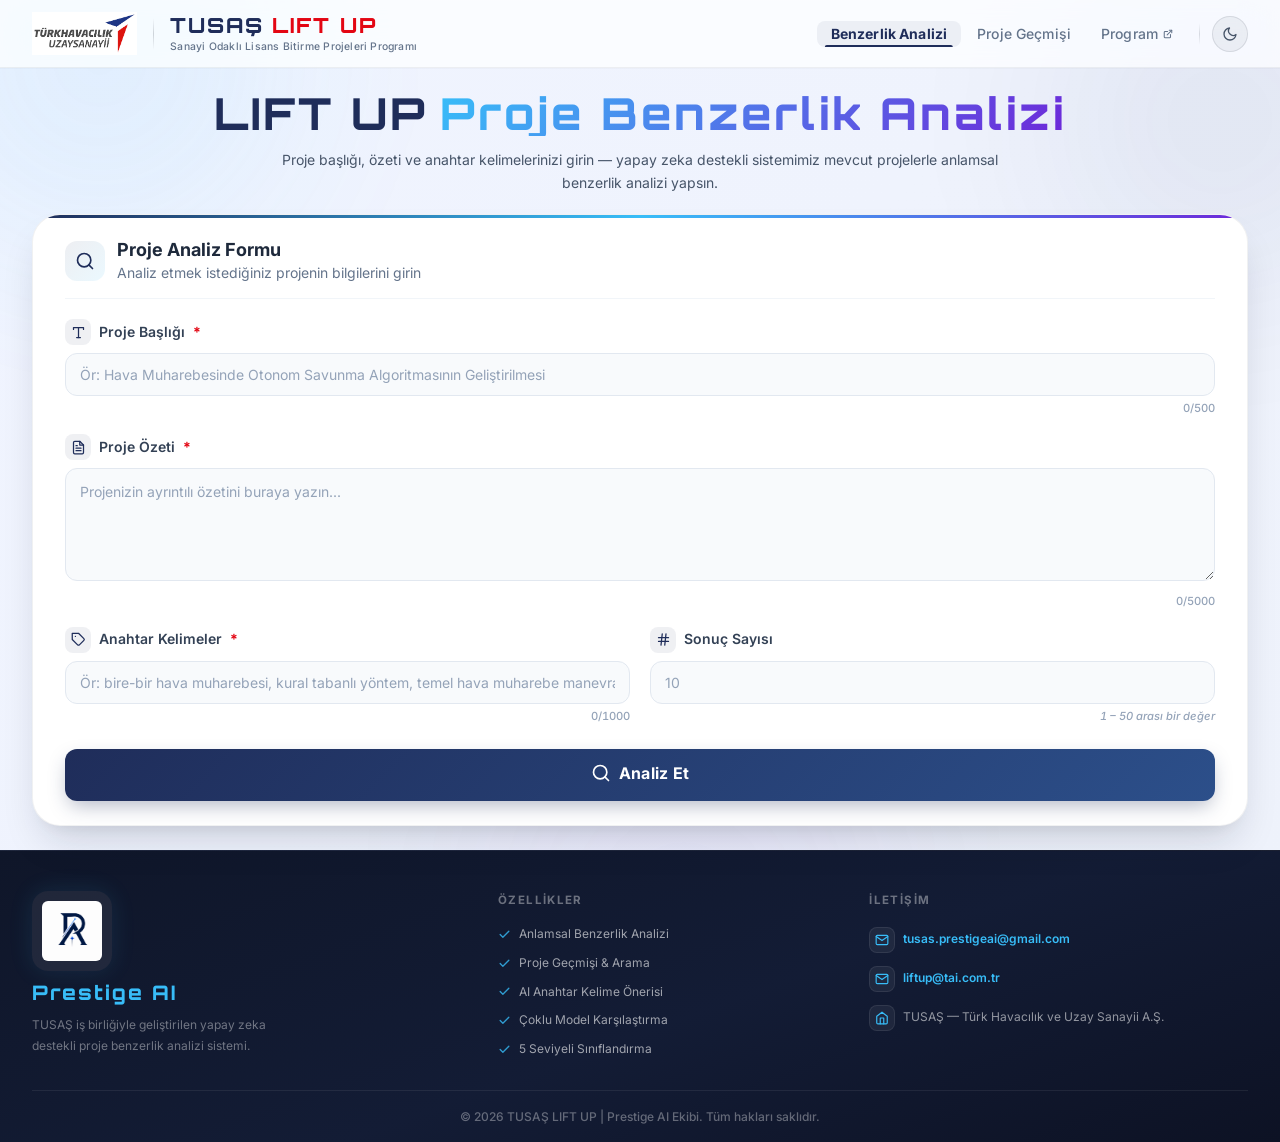
==== commit 3a5b3047: "style: footer layout updated" ====
--- a/similarity_analysis_app/frontend/index.html
+++ b/similarity_analysis_app/frontend/index.html
@@ -639,8 +639,7 @@
                     </div>
                     <p class="footer__brand-name">Prestige AI</p>
                     <p class="footer__brand-desc">
-                        TUSAŞ iş birliğiyle geliştirilen yapay zeka destekli
-                        anlamsal proje benzerlik analizi sistemi.
+                        TUSAŞ iş birliğiyle geliştirilen yapay zeka destekli proje benzerlik analizi sistemi.
                     </p>
                 </div>
 
@@ -714,7 +713,7 @@
             <!-- ─── Bottom Bar ──────────────────────────── -->
             <div class="footer__bottom">
                 <p class="footer__copyright footer__copyright--center">
-                    &copy; 2026 TUSAŞ – LIFT UP Prestige AI Ekibi. Tüm Hakları Saklıdır.
+                    &copy; 2026 TUSAŞ LIFT UP | Prestige AI Ekibi. Tüm hakları saklıdır.
                 </p>
             </div>
 
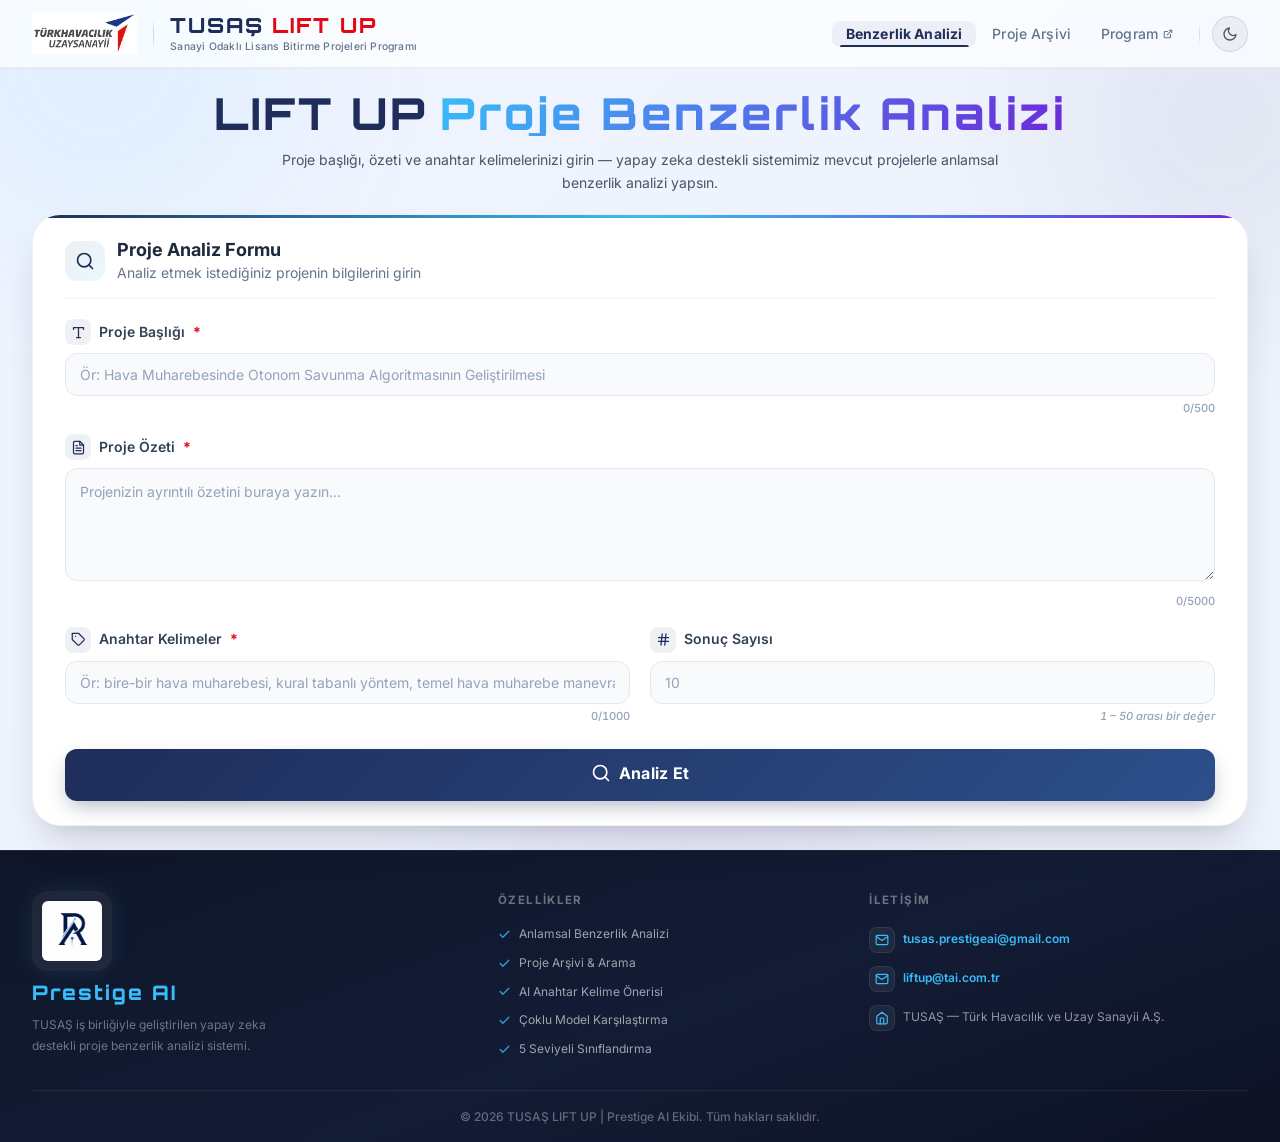
==== commit f3a368a8: "feat: similarity_analysis_app main screen navbar updated" ====
--- a/similarity_analysis_app/frontend/index.html
+++ b/similarity_analysis_app/frontend/index.html
@@ -68,7 +68,7 @@
                     </button>
                     <button type="button" class="nav-tab" id="tab-history"
                         data-view="history" role="tab" aria-selected="false" aria-controls="history-view">
-                        <span class="nav-tab__label">Proje Geçmişi</span>
+                        <span class="nav-tab__label">Proje Arşivi</span>
                     </button>
                     <a href="https://liftup.tusas.com/" target="_blank" rel="noopener noreferrer"
                         class="nav-tab nav-tab--link">
@@ -653,7 +653,7 @@
                         </li>
                         <li class="footer__list-item">
                             <svg width="13" height="13" viewBox="0 0 24 24" fill="none" stroke="currentColor" stroke-width="2.5" stroke-linecap="round" stroke-linejoin="round"><polyline points="20 6 9 17 4 12"/></svg>
-                            Proje Geçmişi &amp; Arama
+                            Proje Arşivi &amp; Arama
                         </li>
                         <li class="footer__list-item">
                             <svg width="13" height="13" viewBox="0 0 24 24" fill="none" stroke="currentColor" stroke-width="2.5" stroke-linecap="round" stroke-linejoin="round"><polyline points="20 6 9 17 4 12"/></svg>
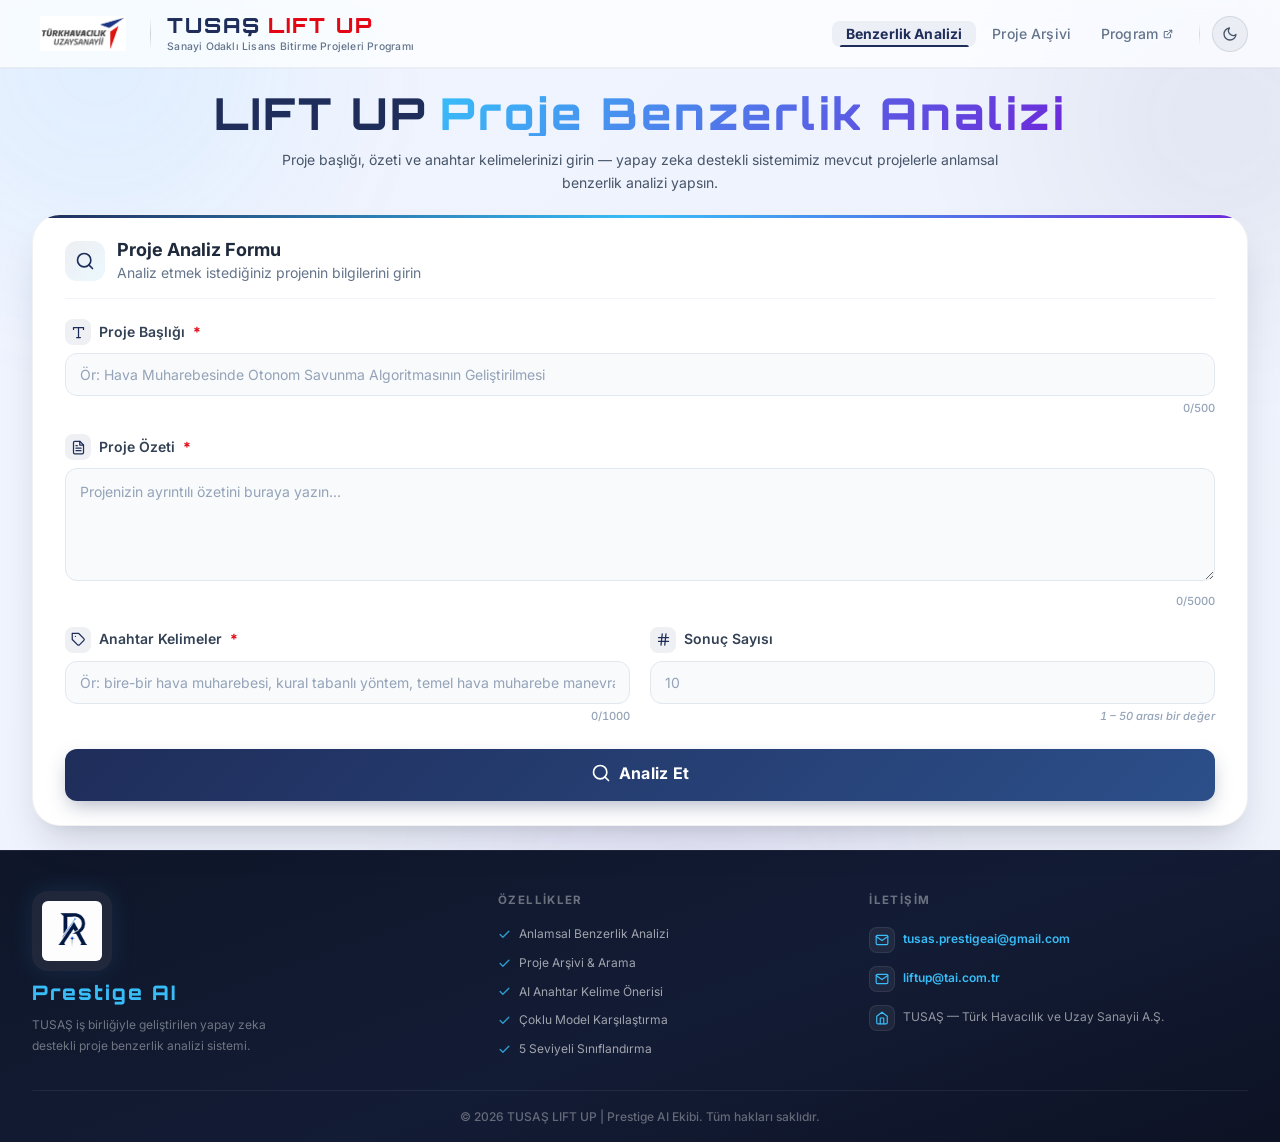
==== commit 280db34c: "style: app's responsive features completed" ====
--- a/similarity_analysis_app/frontend/index.html
+++ b/similarity_analysis_app/frontend/index.html
@@ -19,7 +19,7 @@
         rel="stylesheet">
 
     <!-- Styles -->
-    <link rel="stylesheet" href="css/styles.css">
+    <link rel="stylesheet" href="css/styles.css?v=20260610d">
     <!-- Anti-FOUC: set theme before first paint -->
     <script>
         (function () {
@@ -446,7 +446,7 @@
                     <div class="history-hero">
                         <h2 class="history-hero__title">
                             <span class="history-hero__title-main">Proje</span>
-                            <span class="history-hero__title-accent">Geçmişi</span>
+                            <span class="history-hero__title-accent">Arşivi</span>
                         </h2>
                         <p class="history-hero__desc">
                             LIFT UP programındaki tüm projeleri görüntüleyin, arama yapın ve detayları inceleyin.
@@ -721,7 +721,7 @@
     </footer>
 
     <!-- JavaScript -->
-    <script src="js/main.js"></script>
+    <script src="js/main.js?v=20260610"></script>
 </body>
 
 </html>
--- a/similarity_analysis_app/frontend/css/styles.css
+++ b/similarity_analysis_app/frontend/css/styles.css
@@ -278,6 +278,10 @@
     width: auto;
     object-fit: contain;
     display: block;
+    padding: 4px 8px;
+    border-radius: 6px;
+    background: transparent;
+    transition: background var(--transition-base);
 }
 
 .header__divider {
@@ -2764,12 +2768,14 @@
 @media (max-width: 600px) {
     :root {
         --container-max: 100%;
-        --header-height: 64px;
-    }
-
+        --header-height: 104px;
+    }
+
+    /* Brand + toggle pinned to the top row; nav pill sits in the lower row */
     .header__container {
-        padding: 0 var(--space-4);
-        gap: var(--space-3);
+        padding: 12px var(--space-4) 0;
+        gap: var(--space-2);
+        align-items: flex-start;
     }
 
     .header__divider,
@@ -2789,16 +2795,31 @@
         display: none;
     }
 
+    /* Keep the floating pill, but anchor it to the bottom of the taller
+       header instead of letting it overflow below into the hero.
+       Cap its width to the viewport and scroll horizontally as a safety
+       net so the layout can never break on very narrow devices. */
+    .header__nav {
+        top: auto;
+        bottom: 12px;
+        width: max-content;
+        max-width: calc(100vw - var(--space-6));
+        justify-content: center;
+        overflow-x: auto;
+        scrollbar-width: none;
+    }
+
+    .header__nav::-webkit-scrollbar {
+        display: none;
+    }
+
     .nav-tab {
-        padding: 6px 10px;
+        padding: 5px 9px;
         font-size: var(--font-size-xs);
     }
 
+    /* Show every tab label on mobile, not just the active one */
     .nav-tab__label {
-        display: none;
-    }
-
-    .nav-tab.active .nav-tab__label {
         display: inline;
     }
 
@@ -2838,6 +2859,9 @@
     }
 
     .hero__title {
+        flex-direction: column;
+        align-items: center;
+        gap: var(--space-1);
         font-size: 1.75rem;
         letter-spacing: 1px;
     }
@@ -2999,6 +3023,12 @@
     border-bottom-color: rgba(255, 255, 255, 0.06);
 }
 
+[data-theme="dark"] .header__logo-img {
+    background: rgba(255, 255, 255, 0.92);
+    border-radius: 6px;
+    padding: 4px 8px;
+}
+
 [data-theme="dark"] .header__title-tusas {
     color: #e2e8f0;
 }
